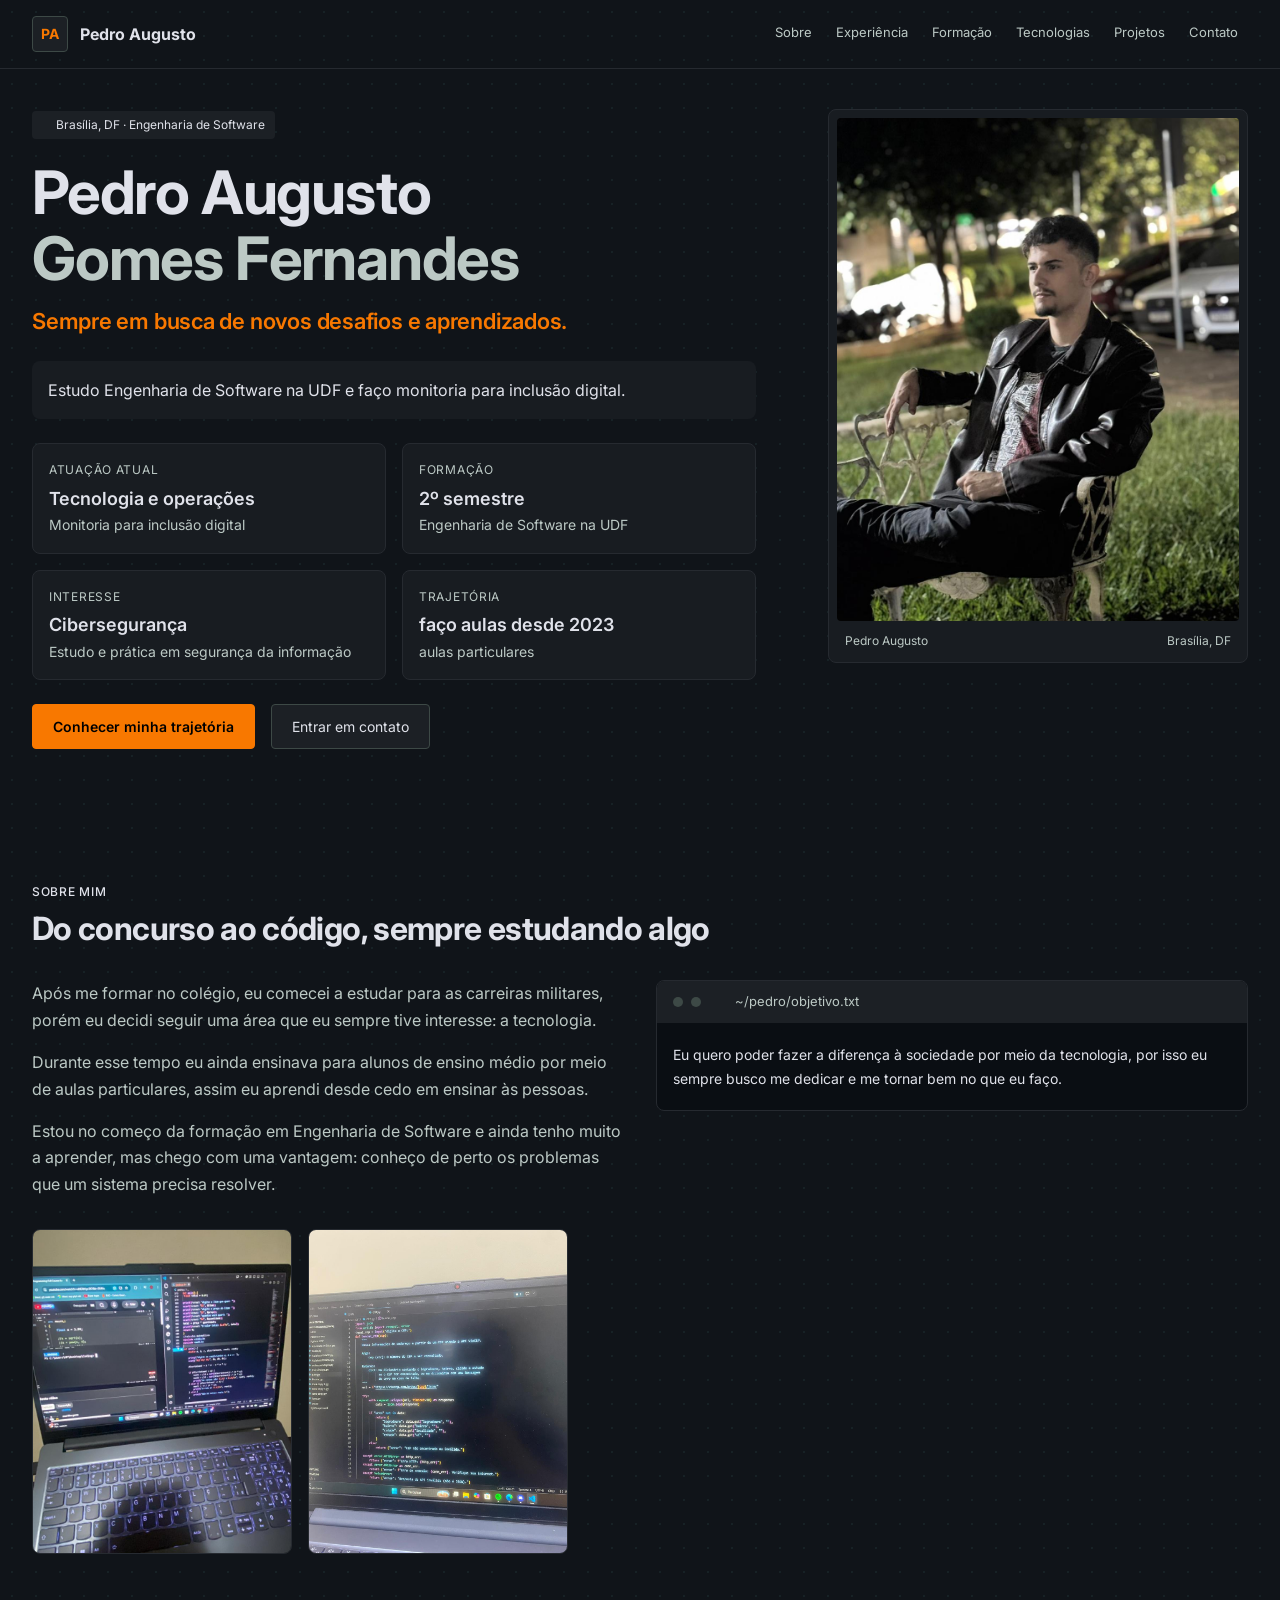
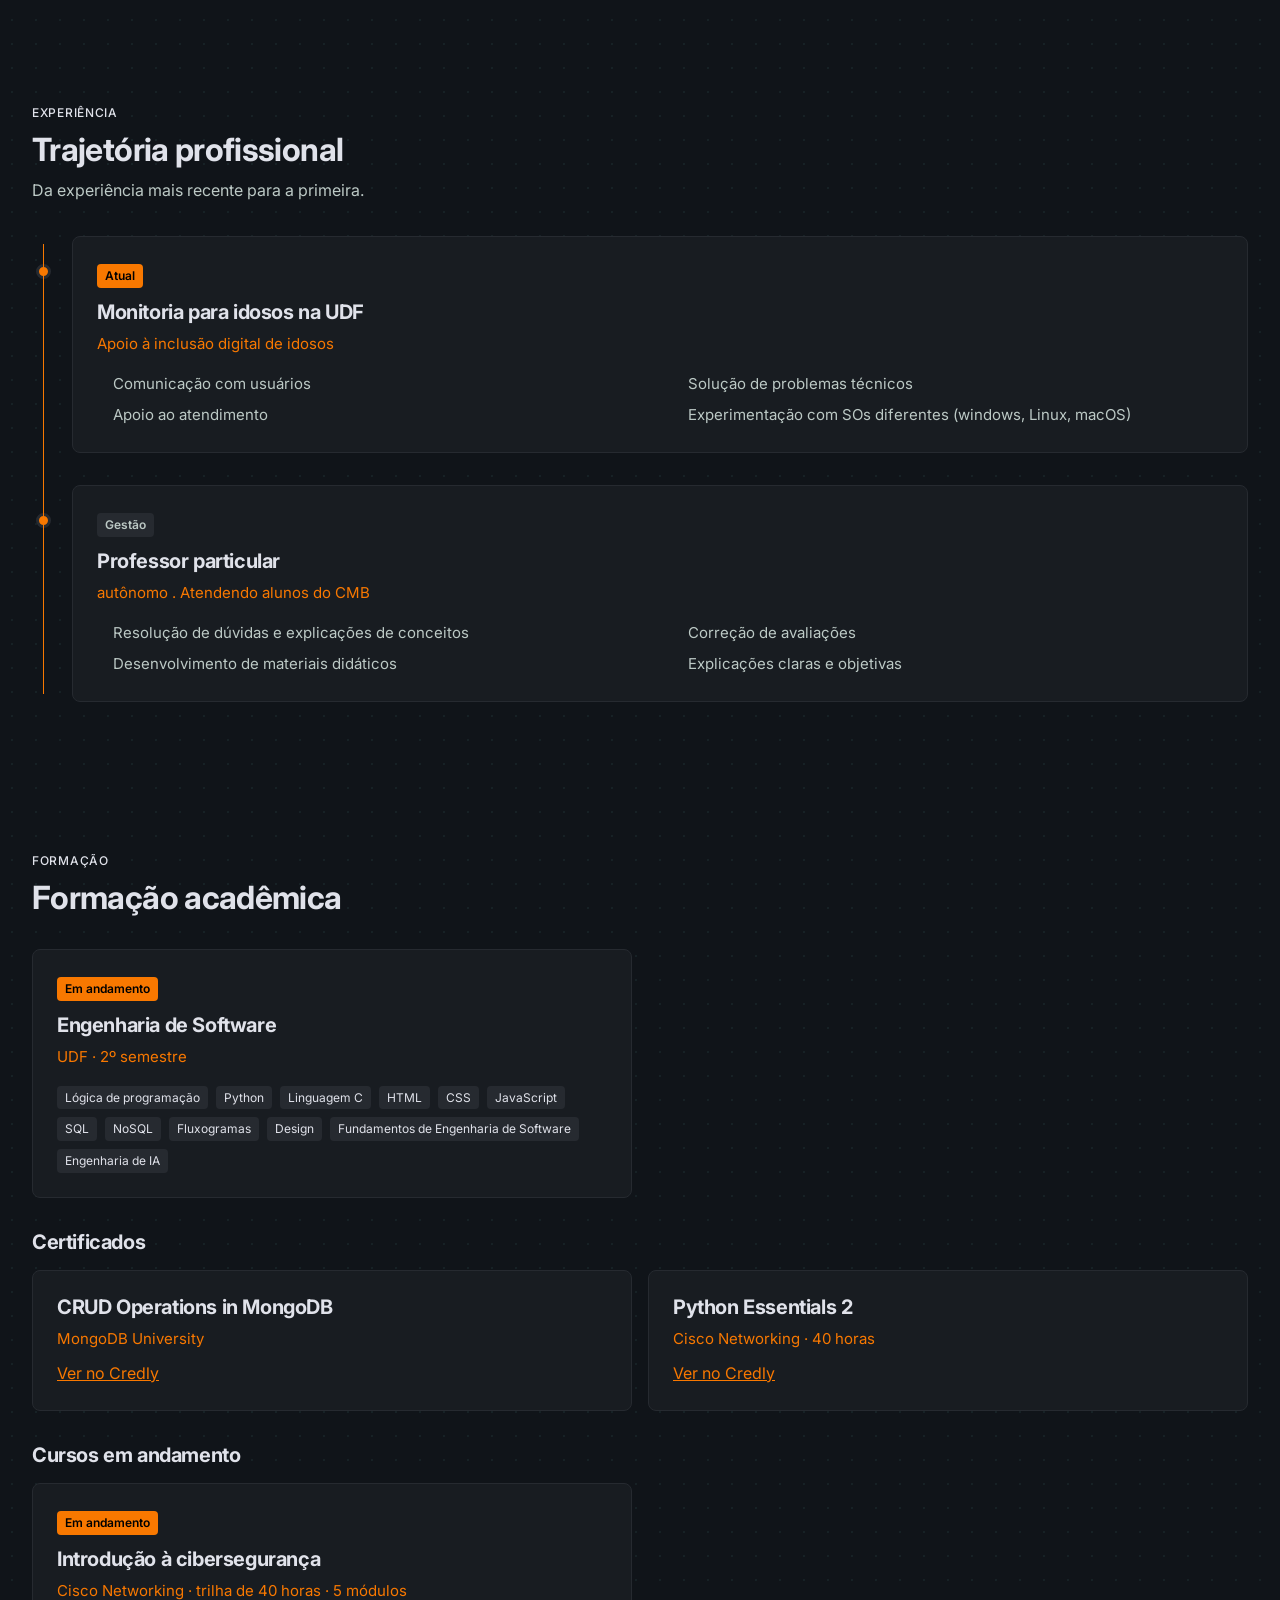
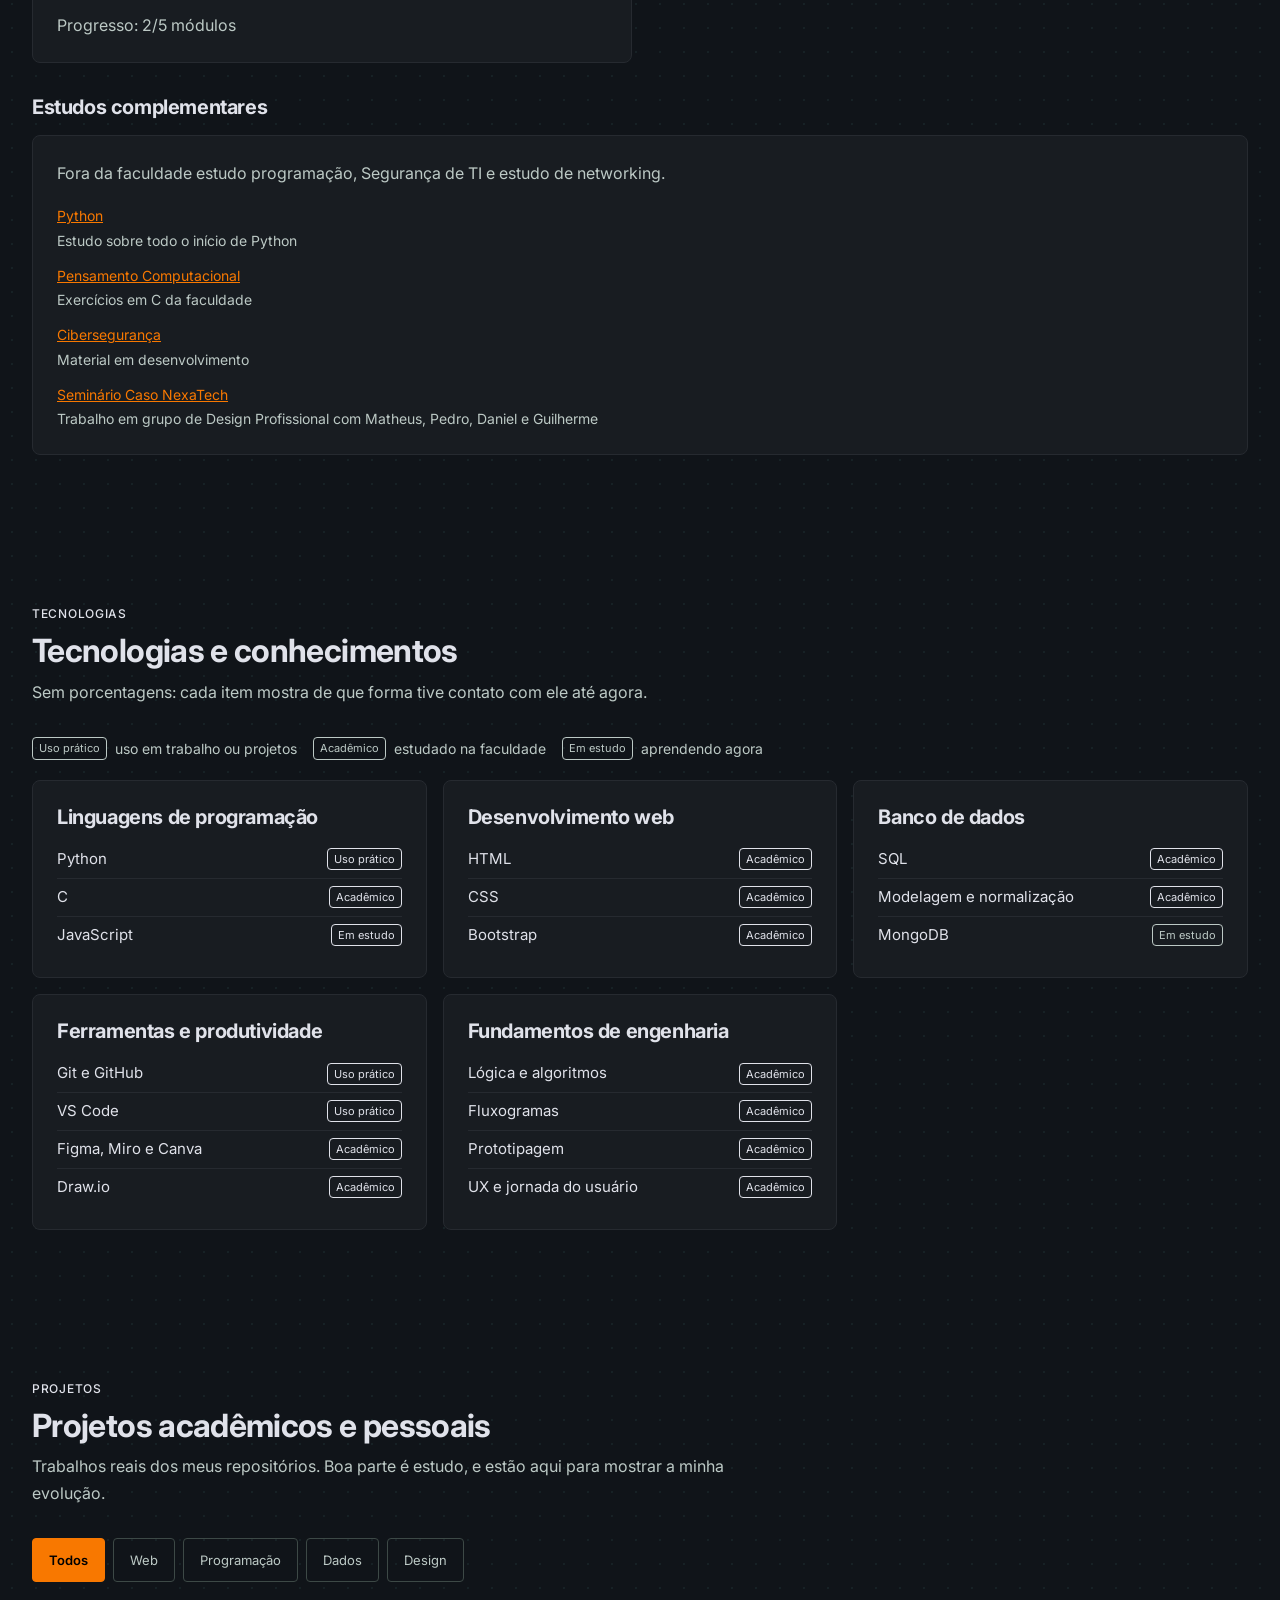
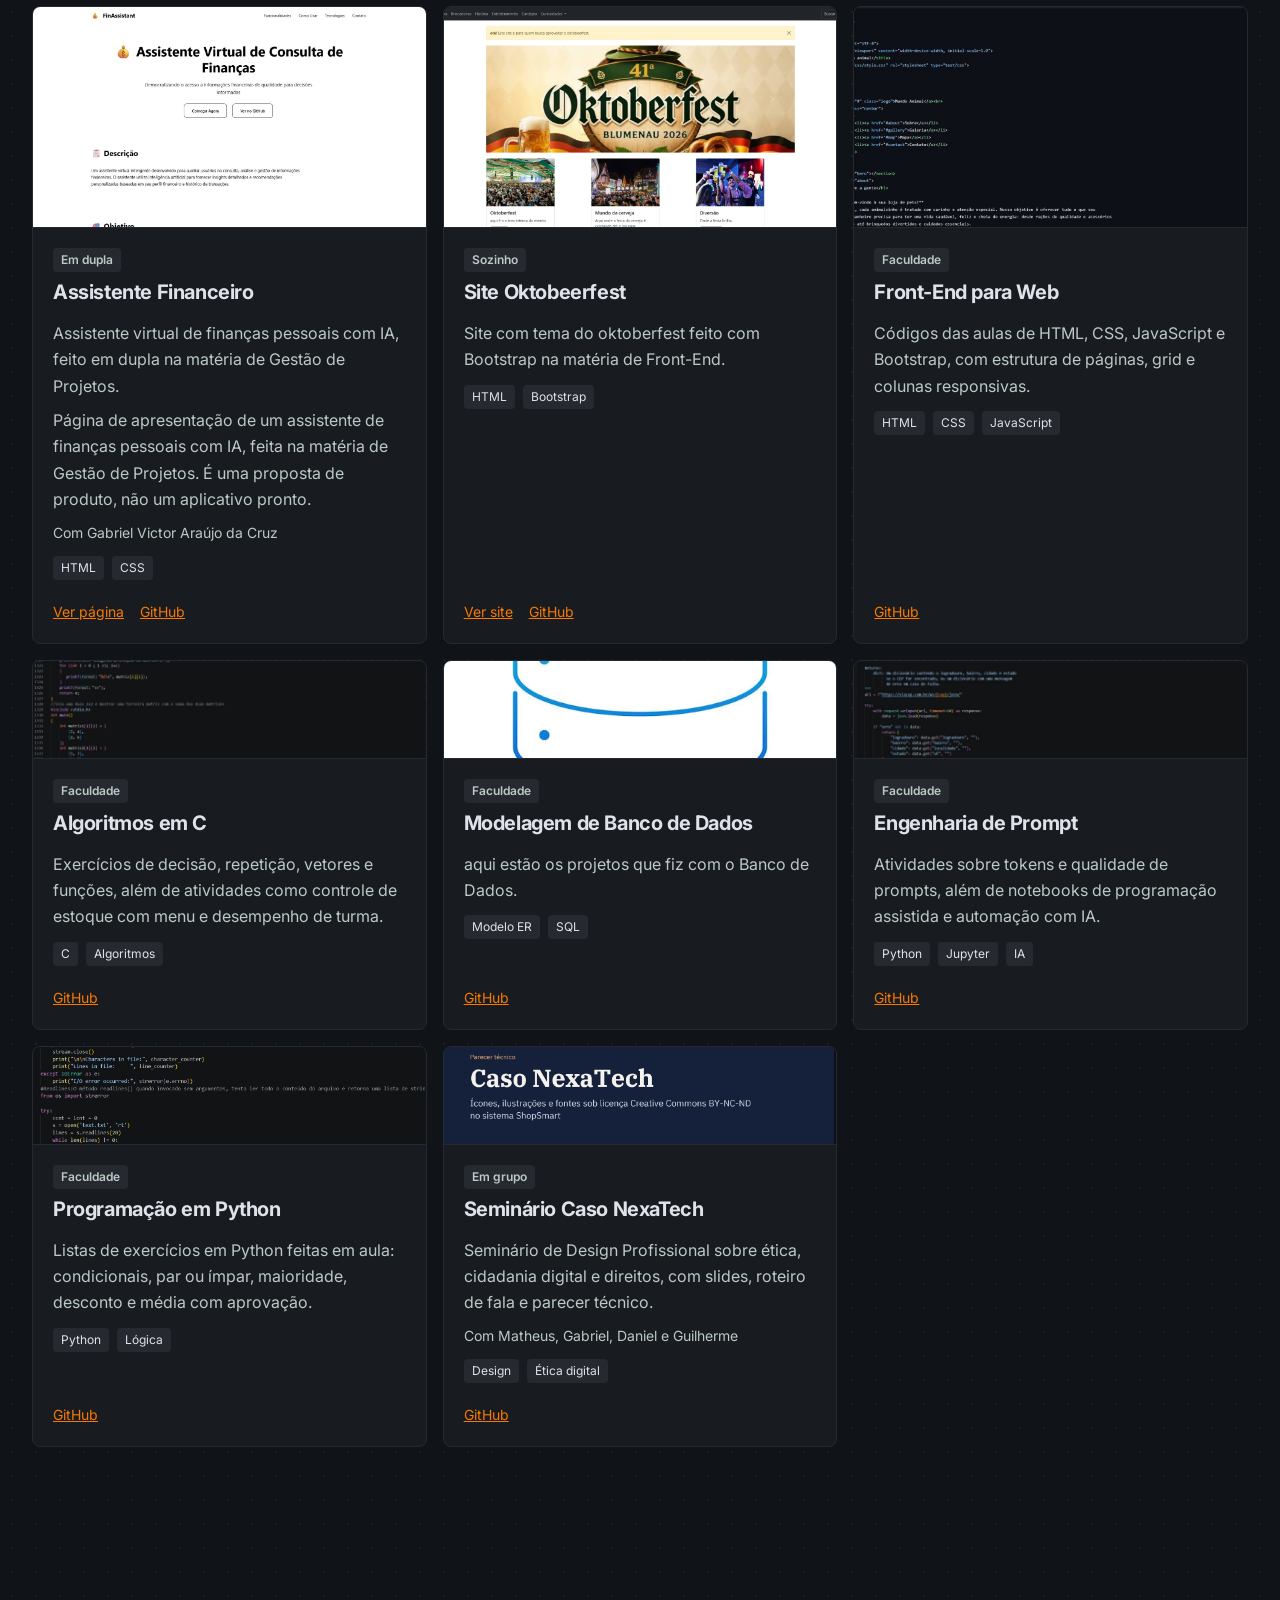
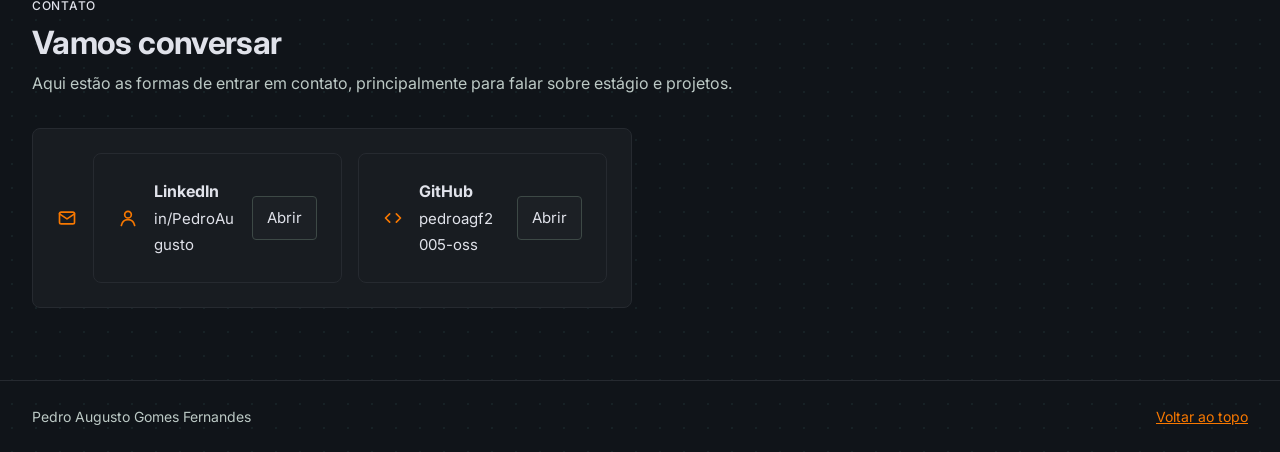
==== Index.html @ 3a3202d4 "primeira versão do portifólio" ====
<!DOCTYPE html>
<html lang="pt-BR">
<head>
  <meta charset="utf-8">
  <meta name="viewport" content="width=device-width, initial-scale=1">
  <title>Pedro Augusto | Engenharia de Software, Cybersecurity</title>
  <meta name="description" content="Portfólio de Pedro Augusto: estudante de Engenharia de Software na UDF, com experiência em atendimento, gestão e operações, conectando tecnologia e inteligência artificial a problemas reais.">
  <link rel="canonical" href="https://pedroagf2005-oss.github.io/portfolio-pedro/pt-BR/index.html">
  <link rel="alternate" hreflang="pt-BR" href="https://pedroagf2005-oss.github.io/portfolio-pedro/pt-BR/index.html">
  <link rel="alternate" hreflang="en" href="https://pedroagf2005-oss.github.io/portfolio-pedro/en/index.html">
  <meta property="og:type" content="website">
  <meta property="og:locale" content="pt_BR">
  <meta property="og:title" content="Pedro Augusto">
  <meta property="og:description" content="Conectando tecnologia, operações e inteligência artificial para construir soluções mais inteligentes.">
  <meta property="og:url" content="https://pedroagf2005-oss.github.io/portfolio-pedro/pt-BR/index.html">
  <meta property="og:image" content="https://pedroagf2005-oss.github.io/portfolio-pedro/assets/img/og-pt.jpg"><meta property="og:image:width" content="1200"><meta property="og:image:height" content="630"><meta name="twitter:card" content="summary_large_image">
  <meta name="theme-color" content="#101419">
  <link rel="icon" href="IMG/favicon2.0.jpeg" type="image/svg+xml">
  <link rel="apple-touch-icon" href="IMG/apple-touch-icon.png">
  <script>try{if(localStorage.getItem("tema")==="claro")document.documentElement.dataset.theme="light"}catch(e){}</script>
  <link rel="preconnect" href="https://fonts.googleapis.com">
  <link rel="preconnect" href="https://fonts.gstatic.com" crossorigin>
  <link rel="stylesheet" href="https://fonts.googleapis.com/css2?family=Inter:wght@400;500;600&family=JetBrains+Mono:wght@400;500;600&family=Manrope:wght@600;700&display=swap">
  <link rel="stylesheet" href="../assets/css/style.css?v=7">
  <script src="../assets/js/main.js?v=7" defer></script>
</head>
<body>
  <svg class="icons" aria-hidden="true">
    <symbol id="i-menu" viewBox="0 0 24 24"><path d="M4 6h16M4 12h16M4 18h16"/></symbol>
    <symbol id="i-mail" viewBox="0 0 24 24"><rect x="3" y="5" width="18" height="14" rx="2"/><path d="m3 7 9 6 9-6"/></symbol>
    <symbol id="i-chat" viewBox="0 0 24 24"><path d="M21 12a8 8 0 0 1-11.8 7L4 20l1-5A8 8 0 1 1 21 12z"/></symbol>
    <symbol id="i-code" viewBox="0 0 24 24"><path d="m8 7-5 5 5 5M16 7l5 5-5 5"/></symbol>
    <symbol id="i-user" viewBox="0 0 24 24"><circle cx="12" cy="8" r="4"/><path d="M4 21c1-5 4-7 8-7s7 2 8 7"/></symbol>
    <symbol id="i-text" viewBox="0 0 24 24"><path d="M5 4h14v16H5zM9 9h6M9 13h6"/></symbol>
  </svg>

  <a class="skip-link" href="#conteudo">Pular para o conteúdo</a>

  <header class="header">
    <div class="container header-inner">
      <a class="brand" href="#inicio">
        <span class="brand-mark" aria-hidden="true">PA</span>
        <span class="brand-name">Pedro Augusto</span>
      </a>
      <nav class="nav" id="menu" aria-label="Principal">
        <ul>
          <li><a href="#sobre">Sobre</a></li>
          <li><a href="#experiencia">Experiência</a></li>
          <li><a href="#formacao">Formação</a></li>
          <li><a href="#tecnologias">Tecnologias</a></li>
          <li><a href="#projetos">Projetos</a></li>
          <li><a href="#contato">Contato</a></li>
        </ul>
      </nav>
      <button class="menu-button" type="button" aria-expanded="false" aria-controls="menu" aria-label="Abrir menu">
        <svg class="icon" aria-hidden="true"><use href="#i-menu"/></svg>
      </button>
    </div>
  </header>

  <main id="conteudo">
    <section class="container hero" id="inicio">
      <div>
        <p class="badge">Brasília, DF · Engenharia de Software</p>
        <h1>Pedro Augusto <span>Gomes Fernandes</span></h1>
        <p class="tagline">Sempre em busca de novos desafios e aprendizados.</p>
        <p class="intro">Estudo Engenharia de Software na UDF e faço monitoria para inclusão digital.</p>
        <ul class="facts">
          <li class="card fact"><small>Atuação atual</small><strong>Tecnologia e operações</strong><span>Monitoria para inclusão digital</span></li>
          <li class="card fact"><small>Formação</small><strong>2º semestre</strong><span>Engenharia de Software na UDF</span></li>
          <li class="card fact"><small>Interesse</small><strong>Cibersegurança</strong><span>Estudo e prática em segurança da informação</span></li>
          <li class="card fact"><small>Trajetória</small><strong>faço aulas desde 2023</strong><span>aulas particulares</span></li>
        </ul>
        <div class="actions">
          <a class="button primary" href="#experiencia">Conhecer minha trajetória</a>
          <a class="button" href="#contato">Entrar em contato</a>
        </div>
      </div>
      <figure class="photo-card">
        <img src="IMG/Pedro.jpeg" width="720" height="990" alt="Foto de Pedro Augusto, de jaqueta, sorrindo e olhando ao além.">
        <figcaption><span>Pedro Augusto</span><span>Brasília, DF</span></figcaption>
      </figure>
    </section>

    <section class="section container" id="sobre">
      <div class="section-head">
        <span class="label">Sobre mim</span>
        <h2>Do concurso ao código, sempre estudando algo</h2>
      </div>
      <div class="about">
        <div class="about-text">
          <p>Após me formar no colégio, eu comecei a estudar para as carreiras militares, porém eu decidi seguir uma área que eu sempre tive interesse: a tecnologia.</p>
          <p>Durante esse tempo eu ainda ensinava para alunos de ensino médio por meio de aulas particulares, assim eu aprendi desde cedo em ensinar às pessoas.</p>
          <p>Estou no começo da formação em Engenharia de Software e ainda tenho muito a aprender, mas chego com uma vantagem: conheço de perto os problemas que um sistema precisa resolver.</p>
        </div>
        <div class="terminal">
          <div class="terminal-bar"><i></i><i></i><i></i><span>~/pedro/objetivo.txt</span></div>
          <blockquote>Eu quero poder fazer a diferença à sociedade por meio da tecnologia, por isso eu sempre busco me dedicar e me tornar bem no que eu faço.</blockquote>
        </div>
      </div>
      <div class="gallery">
        <img src="IMG/código.jpeg" width="640" height="800" loading="lazy" alt="código de fundo.">
        <img src="IMG/código2.jpeg" width="640" height="800" loading="lazy" alt="mais outra foto de código.">
      </div>
    </section>

    <section class="section container" id="experiencia">
      <div class="section-head">
        <span class="label">Experiência</span>
        <h2>Trajetória profissional</h2>
        <p>Da experiência mais recente para a primeira.</p>
      </div>
      <ol class="timeline">
        <li>
          <article class="card job">
            <span class="chip">Atual</span>
            <h3>Monitoria para idosos na UDF</h3>
            <p class="role">Apoio à inclusão digital de idosos</p>
            <ul class="checks">
              <li>Comunicação com usuários</li>
              <li>Solução de problemas técnicos</li>
              <li>Apoio ao atendimento</li>
              <li>Experimentação com SOs diferentes (windows, Linux, macOS)</li>
            </ul>
          </article>
        </li>
        <li>
          <article class="card job">
            <span class="chip quiet">Gestão</span>
            <h3>Professor particular</h3>
            <p class="role">autônomo . Atendendo alunos do CMB</p>
            <ul class="checks">
              <li>Resolução de dúvidas e explicações de conceitos</li>
              <li>Correção de avaliações</li>
              <li>Desenvolvimento de materiais didáticos</li>
              <li>Explicações claras e objetivas</li>
            </ul>
          </article>
        </li>
    </section>
    <section class="section container" id="formacao">
      <div class="section-head">
        <span class="label">Formação</span>
        <h2>Formação acadêmica</h2>
      </div>
      <div class="grid-2">
        <article class="card study">
          <span class="chip">Em andamento</span>
          <h3>Engenharia de Software</h3>
          <p>UDF · 2º semestre</p>
          <div class="subject-list">
            <span class="tag">Lógica de programação</span>
            <span class="tag">Python</span>
            <span class="tag">Linguagem C</span>
            <span class="tag">HTML</span>
            <span class="tag">CSS</span>
            <span class="tag">JavaScript</span>
            <span class="tag">SQL</span>
            <span class="tag">NoSQL</span>
            <span class="tag">Fluxogramas</span>
            <span class="tag">Design</span>
            <span class="tag">Fundamentos de Engenharia de Software</span>
            <span class="tag">Engenharia de IA</span>
          </div>
        </article>
      </div>
      <h3 class="sub-title">Certificados</h3>
      <div class="grid-2">
        <article class="card study">
          <h3>CRUD Operations in MongoDB</h3>
          <p>MongoDB University</p>
          <p><a href="https://www.credly.com/badges/1a70566f-a151-4005-9263-0cdf1c349d8b" target="_blank" rel="noopener">Ver no Credly</a></p>
        </article>
        <article class="card study">
          <h3>Python Essentials 2 </h3>
          <p>Cisco Networking · 40 horas</p>
          <p><a href="https://www.credly.com/badges/eeb9bb77-f319-499d-a34b-9b0e081bb438" target="_blank" rel="noopener">Ver no Credly</a></p>
        </article>
      </div>
      <h3 class="sub-title">Cursos em andamento</h3>
      <div class="grid-2">
        <article class="card study">
          <span class="chip">Em andamento</span>
          <h3>Introdução à cibersegurança</h3>
          <p>Cisco Networking · trilha de 40 horas · 5 módulos</p>
          <p>Progresso: 2/5 módulos</p>
        </article>
      </div>
      <h3 class="sub-title">Estudos complementares</h3>
      <div class="card">
        <p>Fora da faculdade estudo programação, Segurança de TI e estudo de networking.</p>
        <ul class="link-list">
          <li><a href="https://github.com/pedroagf2005-oss/Programa-o_Python" target="_blank" rel="noopener">Python</a><span>Estudo sobre todo o início de Python</span></li>
          <li><a href="https://github.com/pedroagf2005-oss/Linguagem_C" target="_blank" rel="noopener">Pensamento Computacional</a><span>Exercícios em C da faculdade</span></li>
          <li><a href="https://github.com/pedroagf2005-oss/Cybersecurity_cisco" target="_blank" rel="noopener">Cibersegurança</a><span>Material em desenvolvimento</span></li>
          <li><a href="https://github.com/pedroagf2005-oss/Projeto_Design_Profissional" target="_blank" rel="noopener">Seminário Caso NexaTech</a><span>Trabalho em grupo de Design Profissional com Matheus, Pedro, Daniel e Guilherme</span></li>
        </ul>
      </div>
    </section>

    <section class="section container" id="tecnologias">
      <div class="section-head">
        <span class="label">Tecnologias</span>
        <h2>Tecnologias e conhecimentos</h2>
        <p>Sem porcentagens: cada item mostra de que forma tive contato com ele até agora.</p>
      </div>
      <ul class="legend">
        <li><span class="level use">Uso prático</span> uso em trabalho ou projetos</li>
        <li><span class="level academic">Acadêmico</span> estudado na faculdade</li>
        <li><span class="level study">Em estudo</span> aprendendo agora</li>
      </ul>
      <div class="grid-3">
        <article class="card">
          <h3>Linguagens de programação</h3>
          <ul class="skills">
            <li>Python <span class="level use">Uso prático</span></li>
            <li>C <span class="level academic">Acadêmico</span></li>
            <li>JavaScript <span class="level academic">Em estudo</span></li>
          </ul>
        </article>
        <article class="card">
          <h3>Desenvolvimento web</h3>
          <ul class="skills">
            <li>HTML <span class="level academic">Acadêmico</span></li>
            <li>CSS <span class="level academic">Acadêmico</span></li>
            <li>Bootstrap <span class="level academic">Acadêmico</span></li>
          </ul>
        </article>
        <article class="card">
          <h3>Banco de dados</h3>
          <ul class="skills">
            <li>SQL <span class="level academic">Acadêmico</span></li>
            <li>Modelagem e normalização <span class="level academic">Acadêmico</span></li>
            <li>MongoDB <span class="level study">Em estudo</span></li>
          </ul>
        </article>
        <article class="card">
          <h3>Ferramentas e produtividade</h3>
          <ul class="skills">
            <li>Git e GitHub <span class="level use">Uso prático</span></li>
            <li>VS Code <span class="level use">Uso prático</span></li>
            <li>Figma, Miro e Canva <span class="level academic">Acadêmico</span></li>
            <li>Draw.io <span class="level academic">Acadêmico</span></li>
          </ul>
        </article>
        <article class="card">
          <h3>Fundamentos de engenharia</h3>
          <ul class="skills">
            <li>Lógica e algoritmos <span class="level academic">Acadêmico</span></li>
            <li>Fluxogramas <span class="level academic">Acadêmico</span></li>
            <li>Prototipagem <span class="level academic">Acadêmico</span></li>
            <li>UX e jornada do usuário <span class="level academic">Acadêmico</span></li>
          </ul>
        </article>
      </div>
    </section>

    <section class="section container" id="projetos">
      <div class="section-head">
        <span class="label">Projetos</span>
        <h2>Projetos acadêmicos e pessoais</h2>
        <p>Trabalhos reais dos meus repositórios. Boa parte é estudo, e estão aqui para mostrar a minha evolução.</p>
      </div>
      <div class="filters" role="group" aria-label="Filtrar projetos">
        <button type="button" data-filter="all" aria-pressed="true">Todos</button>
        <button type="button" data-filter="web" aria-pressed="false">Web</button>
        <button type="button" data-filter="code" aria-pressed="false">Programação</button>
        <button type="button" data-filter="data" aria-pressed="false">Dados</button>
        <button type="button" data-filter="design" aria-pressed="false">Design</button>
      </div>
      <div class="grid-3">
        <article class="card project" data-category="web">
          <img src="IMG/Financias.jpeg" width="800" height="500" loading="lazy" alt="Página inicial do Assistente Virtual de Consulta de Finanças.">
          <div class="project-body">
            <span class="chip quiet">Em dupla</span>
            <h3>Assistente Financeiro</h3>
            <p>Assistente virtual de finanças pessoais com IA, feito em dupla na matéria de Gestão de Projetos.</p>
            <p>Página de apresentação de um assistente de finanças pessoais com IA, feita na matéria de Gestão de Projetos. É uma proposta de produto, não um aplicativo pronto.</p>
            <p class="credit">Com Gabriel Victor Araújo da Cruz</p>
            <div class="subject-list"><span class="tag">HTML</span><span class="tag">CSS</span></div>
            <div class="project-links">
              <a href="https://github.com/pedroagf2005-oss/Projeto_Assistente_financeiro_GEP/blob/main/projetotech/GEP.pdf" target="_blank" rel="noopener">Ver página</a>
              <a href="https://github.com/pedroagf2005-oss/Projeto_Assistente_financeiro_GEP/tree/main/projetotech" target="_blank" rel="noopener">GitHub</a>
            </div>
          </div>
        </article>
        <article class="card project" data-category="web">
          <img src="IMG/Interface do site oktobeerfest.jpeg" width="800" height="500" loading="lazy" alt="Página inicial do Site Oktobeerfest.">
          <div class="project-body">
            <span class="chip quiet">Sozinho</span>
            <h3>Site Oktobeerfest</h3>
            <p>Site com tema do oktoberfest feito com Bootstrap na matéria de Front-End.</p>
            <div class="subject-list"><span class="tag">HTML</span><span class="tag">Bootstrap</span></div>
            <div class="project-links">
              <a href="https://github.com/pedroagf2005-oss/Aula_HTML/blob/main/Site%20oktobeerfest/Site%20oktobeerfest.pdf" target="_blank" rel="noopener">Ver site</a>
              <a href="https://github.com/pedroagf2005-oss/Aula_HTML/tree/main/Site%20oktobeerfest" target="_blank" rel="noopener">GitHub</a>
            </div>
          </div>
        </article>
        <article class="card project" data-category="web">
          <img src="IMG/HTML.jpeg" width="800" height="450" loading="lazy" alt="Exemplos de código HTML, CSS e JavaScript lado a lado.">
          <div class="project-body">
            <span class="chip quiet">Faculdade</span>
            <h3>Front-End para Web</h3>
            <p>Códigos das aulas de HTML, CSS, JavaScript e Bootstrap, com estrutura de páginas, grid e colunas responsivas.</p>
            <div class="subject-list"><span class="tag">HTML</span><span class="tag">CSS</span><span class="tag">JavaScript</span></div>
            <div class="project-links"><a href="https://github.com/pedroagf2005-oss/Aula_HTML" target="_blank" rel="noopener">GitHub</a></div>
          </div>
        </article>
        <article class="card project" data-category="code">
          <img class="banner" src="IMG/C.jpeg" width="800" height="200" loading="lazy" alt="Símbolo da linguagem C.">
          <div class="project-body">
            <span class="chip quiet">Faculdade</span>
            <h3>Algoritmos em C</h3>
            <p>Exercícios de decisão, repetição, vetores e funções, além de atividades como controle de estoque com menu e desempenho de turma.</p>
            <div class="subject-list"><span class="tag">C</span><span class="tag">Algoritmos</span></div>
            <div class="project-links"><a href="https://github.com/pedroagf2005-oss/Linguagem_C" target="_blank" rel="noopener">GitHub</a></div>
          </div>
        </article>
        <article class="card project" data-category="data">
          <img class="banner" src="IMG/BD.jpg" width="800" height="200" loading="lazy" alt="Duas tabelas ligadas, símbolo de modelagem de dados.">
          <div class="project-body">
            <span class="chip quiet">Faculdade</span>
            <h3>Modelagem de Banco de Dados</h3>
            <p>aqui estão os projetos que fiz com o Banco de Dados.</p>
            <div class="subject-list"><span class="tag">Modelo ER</span><span class="tag">SQL</span></div>
            <div class="project-links"><a href="https://github.com/pedroagf2005-oss/Meus_Projetos/tree/main/projetosBD" target="_blank" rel="noopener">GitHub</a></div>
          </div>
        </article>
        <article class="card project" data-category="ai">
          <img class="banner" src="IMG/CEP.jpeg" width="800" height="200" loading="lazy" alt="Janela de terminal com um prompt.">
          <div class="project-body">
            <span class="chip quiet">Faculdade</span>
            <h3>Engenharia de Prompt</h3>
            <p>Atividades sobre tokens e qualidade de prompts, além de notebooks de programação assistida e automação com IA.</p>
            <div class="subject-list"><span class="tag">Python</span><span class="tag">Jupyter</span><span class="tag">IA</span></div>
            <div class="project-links"><a href="https://github.com/pedroagf2005-oss/engenharia_de_prompt_aplicacoes_ai" target="_blank" rel="noopener">GitHub</a></div>
          </div>
          </article>
        <article class="card project" data-category="code">
          <img class="banner" src="IMG/Python.jpeg" width="800" height="200" loading="lazy" alt="Símbolo de Python, dois quadrados arredondados.">
          <div class="project-body">
            <span class="chip quiet">Faculdade</span>
            <h3>Programação em Python</h3>
            <p>Listas de exercícios em Python feitas em aula: condicionais, par ou ímpar, maioridade, desconto e média com aprovação.</p>
            <div class="subject-list"><span class="tag">Python</span><span class="tag">Lógica</span></div>
            <div class="project-links"><a href="https://github.com/pedroagf2005-oss/Programa-o_Python" target="_blank" rel="noopener">GitHub</a></div>
          </div>
        </article>
        <article class="card project" data-category="design">
          <img class="banner" src="IMG/NextaTech.jpeg" width="800" height="200" loading="lazy" alt="Tela de apresentação com um gráfico crescente.">
          <div class="project-body">
            <span class="chip quiet">Em grupo</span>
            <h3>Seminário Caso NexaTech</h3>
            <p>Seminário de Design Profissional sobre ética, cidadania digital e direitos, com slides, roteiro de fala e parecer técnico.</p>
            <p class="credit">Com Matheus, Gabriel, Daniel e Guilherme</p>
            <div class="subject-list"><span class="tag">Design</span><span class="tag">Ética digital</span></div>
            <div class="project-links"><a href="https://github.com/pedroagf2005-oss/Projeto_Design_Profissional/blob/main/projeto/Seminario%20-%20Caso%20NexaTech.pdf" target="_blank" rel="noopener">GitHub</a></div>
          </div>
        </article>
      </div>
    </section>

    <section class="section container" id="contato">
      <div class="section-head">
        <span class="label">Contato</span>
        <h2>Vamos conversar</h2>
        <p>Aqui estão as formas de entrar em contato, principalmente para falar sobre estágio e projetos.</p>
      </div>
      <div class="contact-list">
        <div class="card contact">
          <svg class="icon" aria-hidden="true"><use href="#i-mail"/></svg>
        <div class="card contact">
          <svg class="icon" aria-hidden="true"><use href="#i-user"/></svg>
          <div><strong>LinkedIn</strong><span>in/PedroAugusto</span></div>
          <a class="button" href="https://www.linkedin.com/in/pedro-augusto-1aa0323b7/" target="_blank" rel="noopener">Abrir</a>
        </div>
        <div class="card contact">
          <svg class="icon" aria-hidden="true"><use href="#i-code"/></svg>
          <div><strong>GitHub</strong><span>pedroagf2005-oss</span></div>
          <a class="button" href="https://github.com/pedroagf2005-oss" target="_blank" rel="noopener">Abrir</a>
        </div>
      </div>
      <p class="copy-status" role="status"></p>
    </section>
  </main>

  <footer class="footer">
    <div class="container footer-inner">
      <span>Pedro Augusto Gomes Fernandes</span>
      <a href="#inicio">Voltar ao topo</a>
    </div>
  </footer>
</body>
</html>
---- assets/css/style.css ----
:root {
  --bg: #101419;
  --bg-deep: #0a0e13;
  --surface: #181c21;
  --surface-2: #1c2025;
  --surface-3: #262a30;
  --line: #3d4946;
  --text: #e0e2ea;
  --muted: #bcc9c5;
  --primary: #f87800;
  --glow: 131, 243, 222;
  --on-primary: #000000;
  --white: #ffffff;
  --white: #f4f4f4;
  --radius: 8px;
  --body: "Inter", system-ui, sans-serif;
  --header: 68px;
}

*,
*::before,
*::after {
  box-sizing: border-box;
}

html {
  scroll-behavior: smooth;
  scroll-padding-top: calc(var(--header) + 16px);
}

body {
  margin: 0;
  background-color: var(--bg);
  background-image: radial-gradient(rgba(var(--glow), 0.06) 1px, transparent 1px);
  background-size: 24px 24px;
  color: var(--text);
  font-family: var(--body);
  font-size: 1rem;
  line-height: 1.65;
}

img {
  display: block;
  max-width: 100%;
  height: auto;
}

a {
  color: var(--primary);
}

h1,
h2,
h3 {
  margin: 0;
  font-family: var(--title);
  letter-spacing: -0.02em;
  line-height: 1.2;
}

p {
  margin: 0;
}

ul,
ol {
  margin: 0;
  padding: 0;
  list-style: none;
}

:focus-visible {
  outline: 2px solid var(--primary);
  outline-offset: 3px;
  border-radius: 4px;
}

.icons {
  display: none;
}

.icon {
  width: 20px;
  height: 20px;
  flex: none;
  fill: none;
  stroke: currentColor;
  stroke-width: 2;
  stroke-linecap: round;
  stroke-linejoin: round;
}

.skip-link {
  position: absolute;
  top: -60px;
  left: 16px;
  z-index: 20;
  padding: 8px 16px;
  background: var(--primary);
  color: var(--on-primary);
  font-weight: 600;
}

.skip-link:focus {
  top: 8px;
}

.container {
  width: min(1216px, 100% - 64px);
  margin-inline: auto;
}

.header {
  position: sticky;
  top: 0;
  z-index: 10;
  background: var(--header-bg);
  border-bottom: 1px solid var(--surface-3);
}

.header-inner {
  display: flex;
  align-items: center;
  gap: 24px;
  min-height: var(--header);
}

.brand {
  display: flex;
  align-items: center;
  gap: 12px;
  color: var(--text);
  font-family: var(--title);
  font-weight: 700;
  text-decoration: none;
  white-space: nowrap;
}

.brand-mark {
  display: grid;
  place-items: center;
  width: 36px;
  height: 36px;
  border: 1px solid var(--line);
  border-radius: 4px;
  background: var(--surface-2);
  color: var(--primary);
  font-family: var(--mono);
  font-size: 0.875rem;
}

.nav {
  margin-left: auto;
}

.nav ul {
  display: flex;
  gap: 4px;
}

.nav a {
  display: block;
  padding: 8px 10px;
  border-bottom: 2px solid transparent;
  color: var(--muted);
  font-family: var(--mono);
  font-size: 0.8125rem;
  text-decoration: none;
  transition: color 0.2s, border-color 0.2s;
}

.nav a:hover,
.nav a.active {
  color: var(--primary);
}

.nav a.active {
  border-bottom-color: var(--primary);
}

.lang {
  display: flex;
  border: 1px solid var(--line);
  border-radius: 4px;
  overflow: hidden;
}

.lang a,
.lang span {
  padding: 6px 10px;
  font-family: var(--mono);
  font-size: 0.75rem;
  line-height: 1.4;
  text-decoration: none;
}

.lang a {
  color: var(--muted);
}

.lang a:hover {
  color: var(--primary);
}

.lang span {
  background: var(--primary);
  color: var(--on-primary);
  font-weight: 700;
}

.menu-button {
  display: none;
  align-items: center;
  justify-content: center;
  width: 44px;
  height: 44px;
  border: 1px solid var(--line);
  border-radius: 4px;
  background: var(--surface-2);
  color: var(--text);
  cursor: pointer;
}

.section {
  padding-block: 72px;
}

.section-head {
  max-width: 760px;
  margin-bottom: 32px;
}

.label {
  display: inline-block;
  margin-bottom: 8px;
  color: var(--orange);
  font-family: var(--mono);
  font-size: 0.75rem;
  font-weight: 500;
  letter-spacing: 0.06em;
  text-transform: uppercase;
}

.section-head h2 {
  font-size: 2rem;
}

.section-head p {
  margin-top: 8px;
  color: var(--muted);
}

.card {
  padding: 24px;
  border: 1px solid var(--surface-3);
  border-radius: var(--radius);
  background: var(--surface);
  transition: border-color 0.2s, transform 0.2s;
}

.card h3 {
  font-size: 1.25rem;
}

.card p {
  color: var(--muted);
}

.hero {
  display: grid;
  grid-template-columns: minmax(0, 1fr) 420px;
  gap: 72px;
  padding-block: 40px 56px;
}

.badge {
  display: inline-flex;
  align-items: center;
  gap: 8px;
  padding: 4px 10px;
  border-radius: 4px;
  background: var(--surface-2);
  color: var(--orange);
  font-family: var(--mono);
  font-size: 0.75rem;
}

.badge::before {
  content: "";
  width: 6px;
  height: 6px;
  border-radius: 50%;
  background: var(--green);
}

.hero h1 {
  margin-top: 20px;
  font-size: clamp(2.5rem, 5vw, 3.75rem);
  font-weight: 700;
  line-height: 1.1;
}

.hero h1 span {
  display: block;
  color: var(--muted);
}

.tagline {
  margin-top: 16px;
  color: var(--primary);
  font-family: var(--title);
  font-size: 1.375rem;
  font-weight: 600;
  letter-spacing: -0.01em;
  line-height: 1.35;
}

.intro {
  margin-top: 24px;
  padding: 16px;
  border-radius: var(--radius);
  background: var(--surface);
  color: var(--text);
}

.facts {
  display: grid;
  grid-template-columns: repeat(2, minmax(0, 1fr));
  gap: 16px;
  margin-top: 24px;
}

.fact {
  padding: 16px;
}

.fact small {
  display: block;
  color: var(--muted);
  font-family: var(--mono);
  font-size: 0.75rem;
  letter-spacing: 0.06em;
  text-transform: uppercase;
}

.fact strong {
  display: block;
  margin-top: 4px;
  font-family: var(--title);
  font-size: 1.125rem;
  font-weight: 600;
}

.fact span {
  display: block;
  color: var(--muted);
  font-size: 0.875rem;
}

.actions {
  display: flex;
  flex-wrap: wrap;
  gap: 16px;
  margin-top: 24px;
}

.button {
  display: inline-flex;
  align-items: center;
  justify-content: center;
  gap: 8px;
  min-height: 44px;
  padding: 10px 20px;
  border: 1px solid var(--line);
  border-radius: 4px;
  background: var(--surface-2);
  color: var(--text);
  font-family: var(--mono);
  font-size: 0.875rem;
  text-decoration: none;
  cursor: pointer;
  transition: background 0.2s, border-color 0.2s, color 0.2s;
}

.button:hover {
  border-color: var(--primary);
  color: var(--primary);
}

.button.primary {
  border-color: var(--primary);
  background: var(--primary);
  color: var(--on-primary);
  font-weight: 600;
}

.button.primary:hover {
  background: var(--green);
  border-color: var(--green);
  color: var(--on-primary);
}

.photo-card {
  align-self: start;
  margin: 0;
  padding: 8px;
  border: 1px solid var(--surface-3);
  border-radius: var(--radius);
  background: var(--surface);
}

.photo-card img {
  width: 100%;
  aspect-ratio: 4 / 5;
  object-fit: cover;
  object-position: center 30%;
  border-radius: 4px;
}

.photo-card figcaption {
  display: flex;
  justify-content: space-between;
  gap: 16px;
  padding: 10px 8px 4px;
  color: var(--muted);
  font-family: var(--mono);
  font-size: 0.75rem;
}

.about {
  display: grid;
  grid-template-columns: minmax(0, 1fr) minmax(0, 1fr);
  gap: 32px;
  align-items: start;
}

.about-text p + p {
  margin-top: 16px;
}

.about-text p {
  color: var(--muted);
}

.gallery {
  display: grid;
  grid-template-columns: repeat(2, minmax(0, 260px));
  gap: 16px;
  margin-top: 32px;
}

.gallery img {
  width: 100%;
  aspect-ratio: 4 / 5;
  object-fit: cover;
  border: 1px solid var(--surface-3);
  border-radius: var(--radius);
}

.terminal {
  overflow: hidden;
  border: 1px solid var(--surface-3);
  border-radius: var(--radius);
  background: var(--bg-deep);
}

.terminal-bar {
  display: flex;
  align-items: center;
  gap: 8px;
  padding: 10px 16px;
  background: var(--surface-2);
  color: var(--muted);
  font-family: var(--mono);
  font-size: 0.8125rem;
}

.terminal-bar i {
  width: 10px;
  height: 10px;
  border-radius: 50%;
  background: var(--line);
}

.terminal-bar i:nth-child(3) {
  background: var(--green);
  margin-right: 8px;
}

.terminal blockquote {
  margin: 0;
  padding: 20px 16px;
  color: var(--green);
  font-family: var(--mono);
  font-size: 0.875rem;
  line-height: 1.7;
}

.timeline {
  position: relative;
  display: grid;
  gap: 32px;
  padding-left: 40px;
}

.timeline::before {
  content: "";
  position: absolute;
  top: 8px;
  bottom: 8px;
  left: 11px;
  width: 1px;
  background: var(--line);
}

.timeline > li {
  position: relative;
}

.timeline > li::before {
  content: "";
  position: absolute;
  top: 28px;
  left: -36px;
  width: 15px;
  height: 15px;
  border: 3px solid var(--surface-3);
  border-radius: 50%;
  background: var(--primary);
}

.chip {
  display: inline-block;
  padding: 2px 8px;
  border-radius: 4px;
  background: var(--primary);
  color: var(--on-primary);
  font-family: var(--mono);
  font-size: 0.75rem;
  font-weight: 600;
}

.chip.quiet {
  background: var(--surface-3);
  color: var(--muted);
}

.job .role {
  color: var(--primary);
  font-size: 0.9375rem;
}

.job > p:not(.role) {
  margin-top: 8px;
}

.checks {
  display: grid;
  grid-template-columns: repeat(2, minmax(0, 1fr));
  gap: 6px 24px;
  margin-top: 16px;
}

.checks li {
  position: relative;
  padding-left: 16px;
  color: var(--muted);
  font-size: 0.9375rem;
}

.checks li::before {
  content: "";
  position: absolute;
  top: 0.65em;
  left: 0;
  width: 6px;
  height: 6px;
  border-radius: 1px;
  background: var(--green);
}

.note {
  margin-top: 16px;
  padding-top: 12px;
  border-top: 1px solid var(--surface-3);
  font-size: 0.875rem;
}

.grid-2,
.grid-3 {
  display: grid;
  gap: 16px;
}

.grid-2 {
  grid-template-columns: repeat(2, minmax(0, 1fr));
}

.grid-3 {
  grid-template-columns: repeat(3, minmax(0, 1fr));
}

.subject-list {
  display: flex;
  flex-wrap: wrap;
  gap: 8px;
  margin-top: 16px;
}

.tag {
  padding: 2px 8px;
  border-radius: 4px;
  background: var(--surface-3);
  color: var(--text);
  font-family: var(--mono);
  font-size: 0.75rem;
}

.study .chip + h3,
.job .chip + h3 {
  margin-top: 12px;
}

.study h3 + p {
  margin-top: 4px;
  color: var(--primary);
  font-size: 0.9375rem;
}

.study p + p {
  margin-top: 8px;
}

.card h3 + p {
  margin-top: 8px;
}

.card > p + .link-list {
  margin-top: 16px;
}

.sub-title {
  margin: 32px 0 16px;
  font-size: 1.25rem;
}

.link-list li + li {
  margin-top: 10px;
}

.link-list span {
  display: block;
  color: var(--muted);
  font-size: 0.875rem;
}

.legend {
  display: flex;
  flex-wrap: wrap;
  gap: 16px;
  margin-bottom: 20px;
  color: var(--muted);
  font-size: 0.875rem;
}

.legend li,
.skills li {
  display: flex;
  align-items: center;
  gap: 8px;
}

.level {
  padding: 1px 6px;
  border: 1px solid currentColor;
  border-radius: 4px;
  font-family: var(--mono);
  font-size: 0.6875rem;
  white-space: nowrap;
}

.level.use {
  color: var(--green);
}

.level.academic {
  color: var(--blue);
}

.level.study {
  color: var(--muted);
}

.skills {
  margin-top: 12px;
}

.skills li {
  justify-content: space-between;
  padding-block: 6px;
  border-bottom: 1px solid var(--surface-3);
  font-size: 0.9375rem;
}

.skills li:last-child {
  border-bottom: 0;
}

.filters {
  display: flex;
  flex-wrap: wrap;
  gap: 8px;
  margin-bottom: 24px;
}

.filters button {
  min-height: 44px;
  padding: 8px 16px;
  border: 1px solid var(--line);
  border-radius: 4px;
  background: transparent;
  color: var(--muted);
  font-family: var(--mono);
  font-size: 0.8125rem;
  cursor: pointer;
  transition: color 0.2s, border-color 0.2s;
}

.filters button:hover {
  color: var(--primary);
  border-color: var(--primary);
}

.filters button[aria-pressed="true"] {
  background: var(--primary);
  border-color: var(--primary);
  color: var(--on-primary);
  font-weight: 600;
}

.project {
  display: flex;
  flex-direction: column;
  padding: 0;
  overflow: hidden;
}

.project[hidden] {
  display: none;
}

.project:hover,
.ai-card:hover {
  border-color: var(--line);
  transform: translateY(-2px);
}

.project img {
  width: 100%;
  aspect-ratio: 16 / 9;
  object-fit: cover;
  object-position: top;
  border-bottom: 1px solid var(--surface-3);
}

.project-body {
  display: flex;
  flex: 1;
  flex-direction: column;
  gap: 8px;
  padding: 20px;
}

.project-body .chip {
  align-self: flex-start;
}

.project:not(:has(img)) .project-body-x {
  justify-content: center;
}

.project:not(:has(img)) .project-links {
  margin-top: 0;
}

.project-body .subject-list {
  margin-top: 4px;
}

.project-body .credit {
  font-size: 0.875rem;
}

.project-links {
  display: flex;
  flex-wrap: wrap;
  gap: 16px;
  margin-top: auto;
  padding-top: 12px;
}

.project-links a,
.link-list a {
  font-family: var(--mono);
  font-size: 0.875rem;
}

.contact-list {
  display: grid;
  grid-template-columns: repeat(2, minmax(0, 1fr));
  gap: 16px;
}

.contact {
  display: flex;
  align-items: center;
  flex-wrap: wrap;
  gap: 16px;
}

.contact .icon {
  color: var(--primary);
}

.contact div {
  flex: 1;
  min-width: 0;
}

.contact strong {
  display: block;
  font-family: var(--title);
}

.contact div a,
.contact div span {
  overflow-wrap: anywhere;
  font-size: 0.9375rem;
}

.contact .button {
  padding: 6px 14px;
}

.copy-status {
  min-height: 1.5em;
  margin-top: 12px;
  color: var(--green);
  font-size: 0.875rem;
}

.footer {
  padding-block: 24px;
  border-top: 1px solid var(--surface-3);
  color: var(--muted);
  font-size: 0.875rem;
}

.footer-inner {
  display: flex;
  flex-wrap: wrap;
  justify-content: space-between;
  gap: 8px 24px;
}

.reveal {
  opacity: 0;
  transform: translateY(24px) scale(0.97);
  transition: opacity 0.6s ease, transform 0.6s cubic-bezier(0.2, 0.7, 0.2, 1), border-color 0.25s, box-shadow 0.25s;
  transition-delay: var(--delay, 0s), var(--delay, 0s), 0s, 0s;
}

.reveal.visible {
  opacity: 1;
  transform: none;
}

.card.visible:hover {
  transform: perspective(800px) rotateX(var(--rx, 0deg)) rotateY(var(--ry, 0deg)) translateY(-6px);
  border-color: var(--primary);
  box-shadow: 0 12px 28px rgba(var(--glow), 0.12);
  background: radial-gradient(circle at var(--mx, 50%) var(--my, 50%), rgba(var(--glow), 0.13), transparent 55%), var(--surface);
  transition-delay: 0s;
  transition-duration: 0.15s;
}

.reveal.visible .level {
  animation: level-pop 0.45s cubic-bezier(0.3, 1.6, 0.5, 1) 0.35s backwards;
}

@keyframes level-pop {
  from {
    opacity: 0;
    transform: scale(0.6);
  }
}

@media (max-width: 1120px) {
  .menu-button {
    display: inline-flex;
  }

  .header-inner {
    gap: 12px;
  }

  .lang {
    margin-left: auto;
  }

  .nav {
    display: none;
    position: absolute;
    top: 100%;
    left: 0;
    right: 0;
    margin: 0;
    padding: 8px 16px 16px;
    background: var(--bg);
    border-bottom: 1px solid var(--surface-3);
  }

  .nav.open {
    display: block;
  }

  .nav ul {
    flex-direction: column;
  }

  .nav a {
    padding: 12px 8px;
    border-bottom: 0;
    font-size: 0.9375rem;
  }

  .hero {
    grid-template-columns: minmax(0, 1fr) 320px;
    gap: 40px;
  }

  .grid-3 {
    grid-template-columns: repeat(2, minmax(0, 1fr));
  }
}

@media (max-width: 820px) {
  .container {
    width: calc(100% - 32px);
  }

  .section {
    padding-block: 48px;
  }

  .section-head h2 {
    font-size: 1.5rem;
  }

  .hero {
    grid-template-columns: minmax(0, 1fr);
    gap: 24px;
    padding-block: 24px 32px;
  }

  .photo-card {
    order: -1;
    width: min(100%, 260px);
    margin-inline: auto;
  }

  .tagline {
    font-size: 1.1875rem;
  }

  .about,
  .grid-2,
  .contact-list {
    grid-template-columns: minmax(0, 1fr);
  }

  .card {
    padding: 20px;
  }

  .project {
    padding: 0;
  }
}

@media (max-width: 560px) {
  .brand-name {
    display: none;
  }

  .facts,
  .grid-3,
  .checks {
    grid-template-columns: minmax(0, 1fr);
  }

  .actions .button {
    width: 100%;
  }

  .timeline {
    padding-left: 24px;
  }

  .timeline::before {
    left: 5px;
  }

  .timeline > li::before {
    left: -26px;
  }
}

@media (prefers-reduced-motion: reduce) {
  html {
    scroll-behavior: auto;
  }

  *,
  *::before,
  *::after {
    transition: none !important;
  }

  .reveal {
    opacity: 1;
    transform: none;
  }
}

@media (prefers-reduced-motion: no-preference) {
  .hero > div:first-child > * {
    animation: hero-in 0.7s cubic-bezier(0.2, 0.7, 0.2, 1) backwards;
  }

  .hero > div:first-child > :nth-child(2) { animation-delay: 0.1s; }
  .hero > div:first-child > :nth-child(3) { animation-delay: 0.2s; }
  .hero > div:first-child > :nth-child(4) { animation-delay: 0.3s; }
  .hero > div:first-child > :nth-child(n + 5) { animation-delay: 0.4s; }

  .hero > :not(:first-child) {
    animation: hero-in 0.9s cubic-bezier(0.2, 0.7, 0.2, 1) 0.3s backwards;
  }

  .progress {
    position: fixed;
    inset: 0 0 auto 0;
    z-index: 100;
    height: 3px;
    background: linear-gradient(90deg, var(--primary), var(--green));
    transform: scaleX(0);
    transform-origin: left;
    animation: progress linear;
    animation-timeline: scroll(root);
  }

  .button {
    transition: transform 0.2s, background 0.2s, border-color 0.2s, color 0.2s;
  }

  .button:hover {
    transform: translateY(-2px);
  }
}

@keyframes hero-in {
  from {
    opacity: 0;
    transform: translateY(20px);
  }
}

@keyframes progress {
  to {
    transform: scaleX(1);
  }
}

@media (prefers-reduced-motion: no-preference) {
  .nav a {
    position: relative;
    border-bottom-color: transparent !important;
  }

  .nav a::after {
    content: "";
    position: absolute;
    inset: auto 10px 0;
    height: 2px;
    background: var(--primary);
    transform: scaleX(0);
    transition: transform 0.3s cubic-bezier(0.2, 0.7, 0.2, 1);
  }

  .nav a:hover::after,
  .nav a.active::after {
    transform: scaleX(1);
  }

  .typing-caret::after {
    content: "";
    display: inline-block;
    width: 2px;
    height: 1em;
    margin-left: 2px;
    vertical-align: -0.15em;
    background: var(--primary);
    animation: caret 0.8s steps(1) infinite;
  }
}

@keyframes caret {
  50% {
    opacity: 0;
  }
}

@supports (animation-timeline: view()) {
  @media (prefers-reduced-motion: no-preference) {
    .timeline::after {
      content: "";
      position: absolute;
      top: 8px;
      bottom: 8px;
      left: 11px;
      width: 1px;
      background: var(--primary);
      transform-origin: top;
      animation: draw linear both;
      animation-timeline: view();
      animation-range: entry 20% cover 55%;
    }

    .timeline > li::before {
      animation: dot-on linear both;
      animation-timeline: view();
      animation-range: entry 40% entry 85%;
    }
  }

  @keyframes draw {
    from {
      transform: scaleY(0);
    }
  }

  @keyframes dot-on {
    from {
      background: var(--surface-3);
      transform: scale(0.6);
    }
  }
}

.project img.banner {
  aspect-ratio: 4 / 1;
  object-fit: cover;
  object-position: center;
}

.ai-card {
  position: relative;
}

.ai-card h3 {
  padding-right: 56px;
}

.card-icon {
  position: absolute;
  top: 18px;
  right: 18px;
}

@media (prefers-reduced-motion: no-preference) {
  .ic-star .f { opacity: 0; animation: ic-frame 1.2s step-end infinite; animation-delay: calc(var(--i) * 0.2s); }
  .ic-pulse rect:last-of-type { animation: ic-pulse 2s ease-in-out infinite; transform-origin: 24px 24px; }
  .ic-flap { animation: ic-flap 2.4s ease-in-out infinite; transform-origin: 8px 40px; }
  .ic-float { animation: ic-float 3s ease-in-out infinite; }
  .ic-flow .dash { stroke-dasharray: 5 5; animation: ic-dash 1s linear infinite; }
  .ic-blink .spark { animation: ic-blink 2s ease-in-out infinite; transform-origin: 24px 20px; }
  .ai-card:hover .card-icon { animation-duration: 0.8s; }
}

@keyframes ic-frame { 0% { opacity: 1; } 16.66%, 100% { opacity: 0; } }
@keyframes ic-pulse { 50% { transform: scale(1.35); } }
@keyframes ic-flap { 50% { transform: rotate(-10deg) scale(1.06); } }
@keyframes ic-float { 50% { transform: translateY(-4px) rotate(4deg); } }
@keyframes ic-dash { to { stroke-dashoffset: -10; } }
@keyframes ic-blink { 50% { transform: scale(0.5); opacity: 0.3; } }
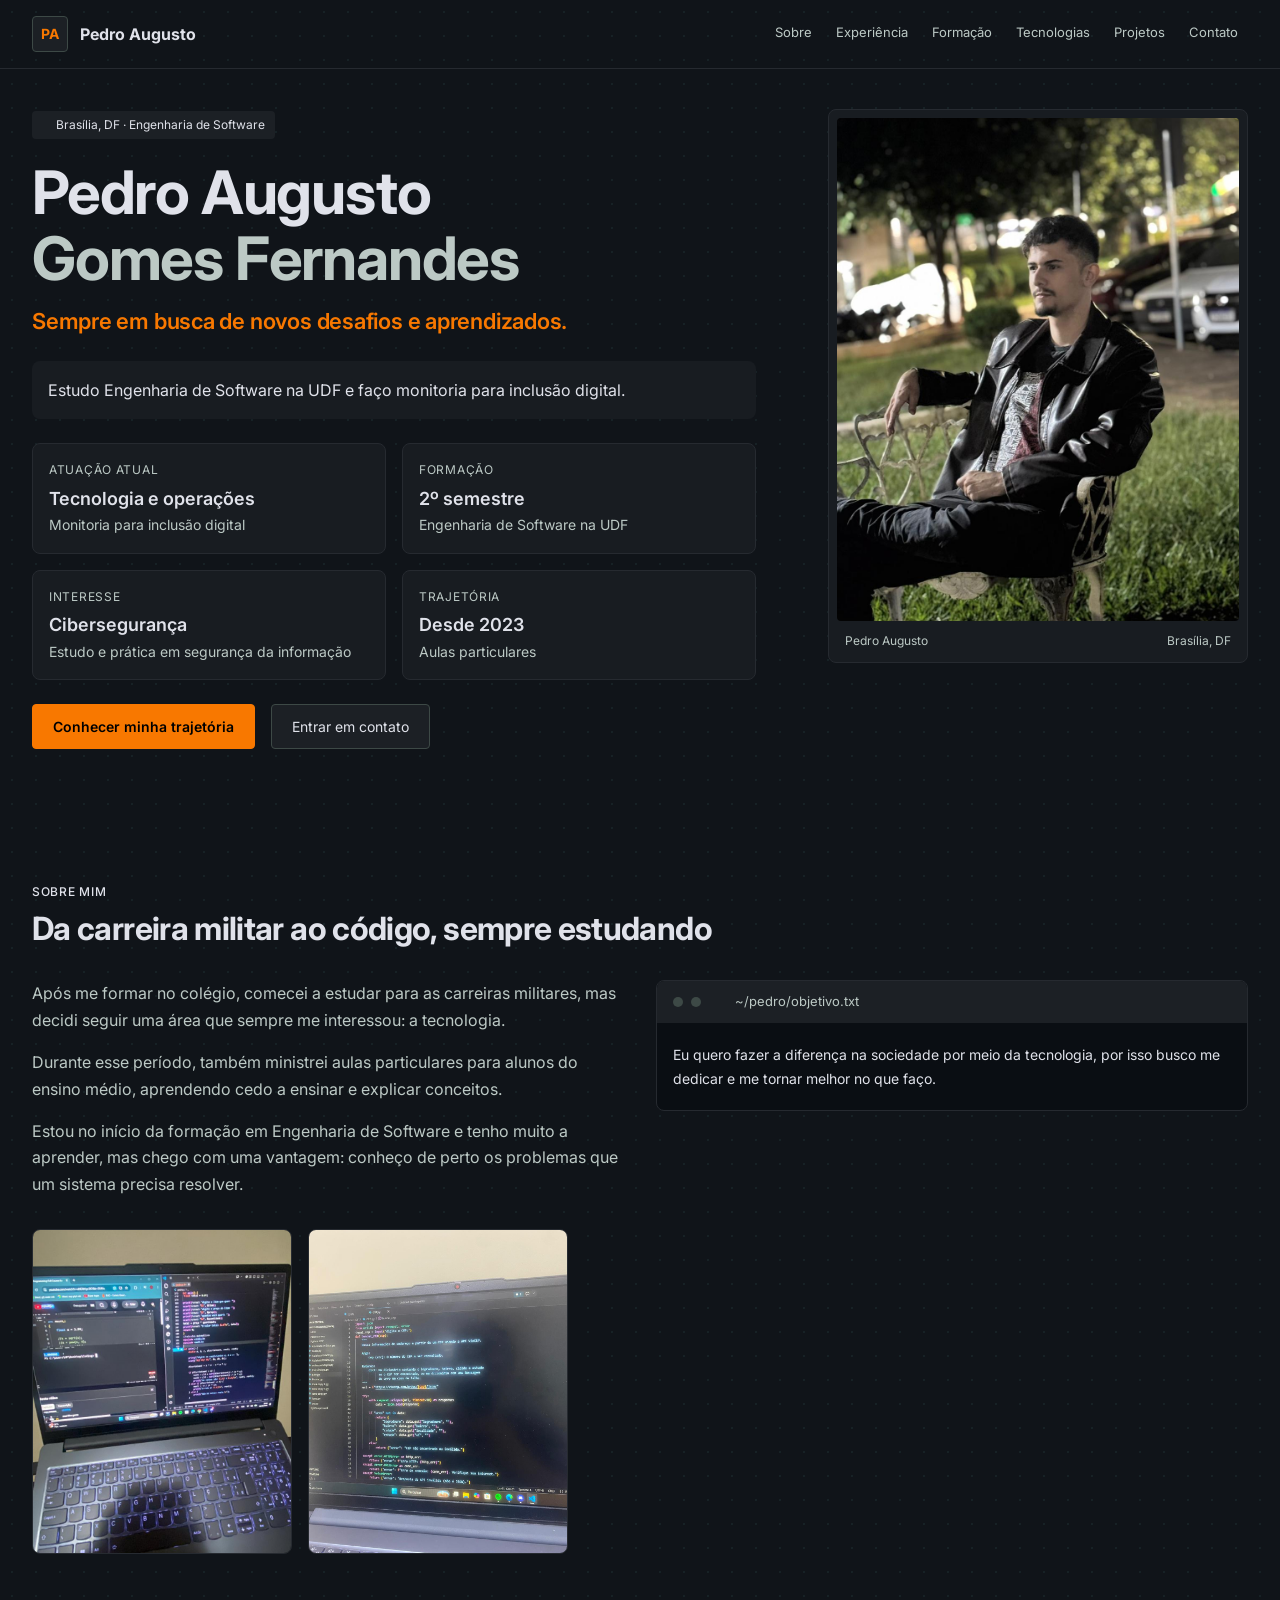
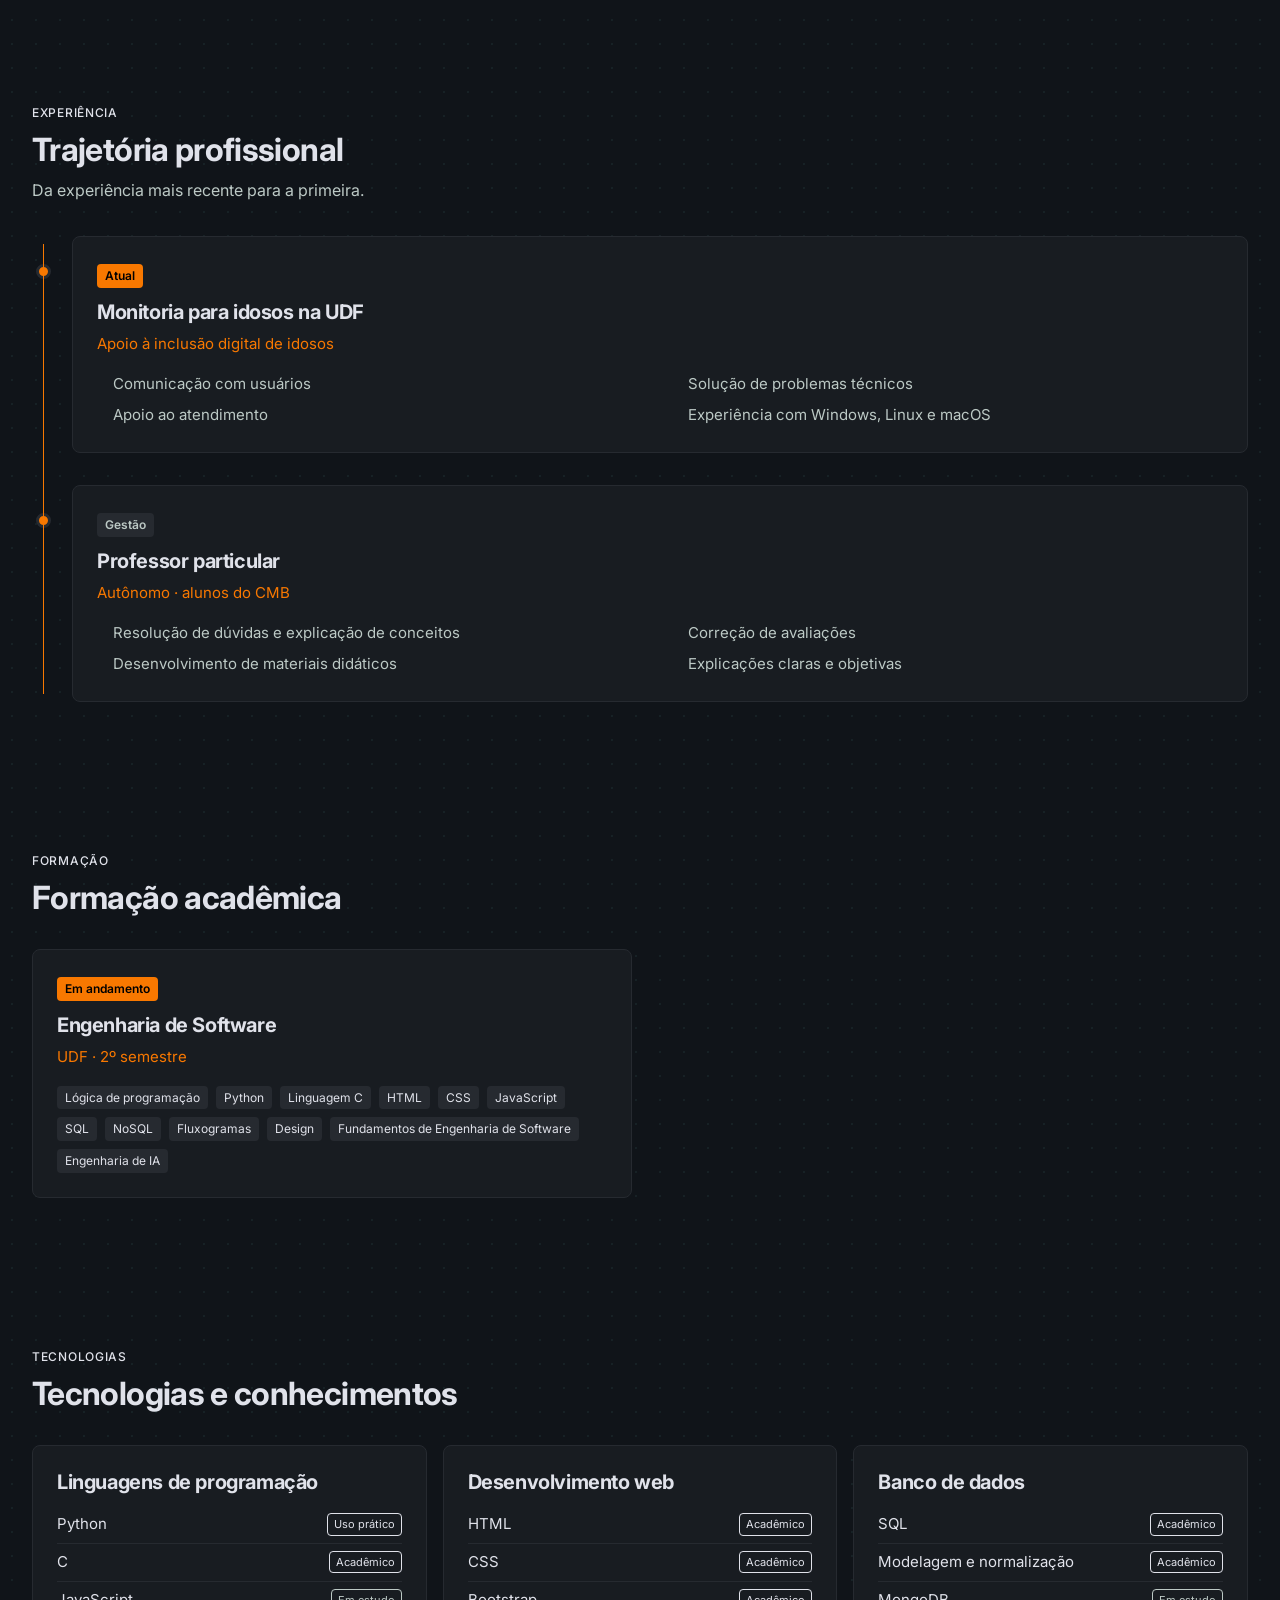
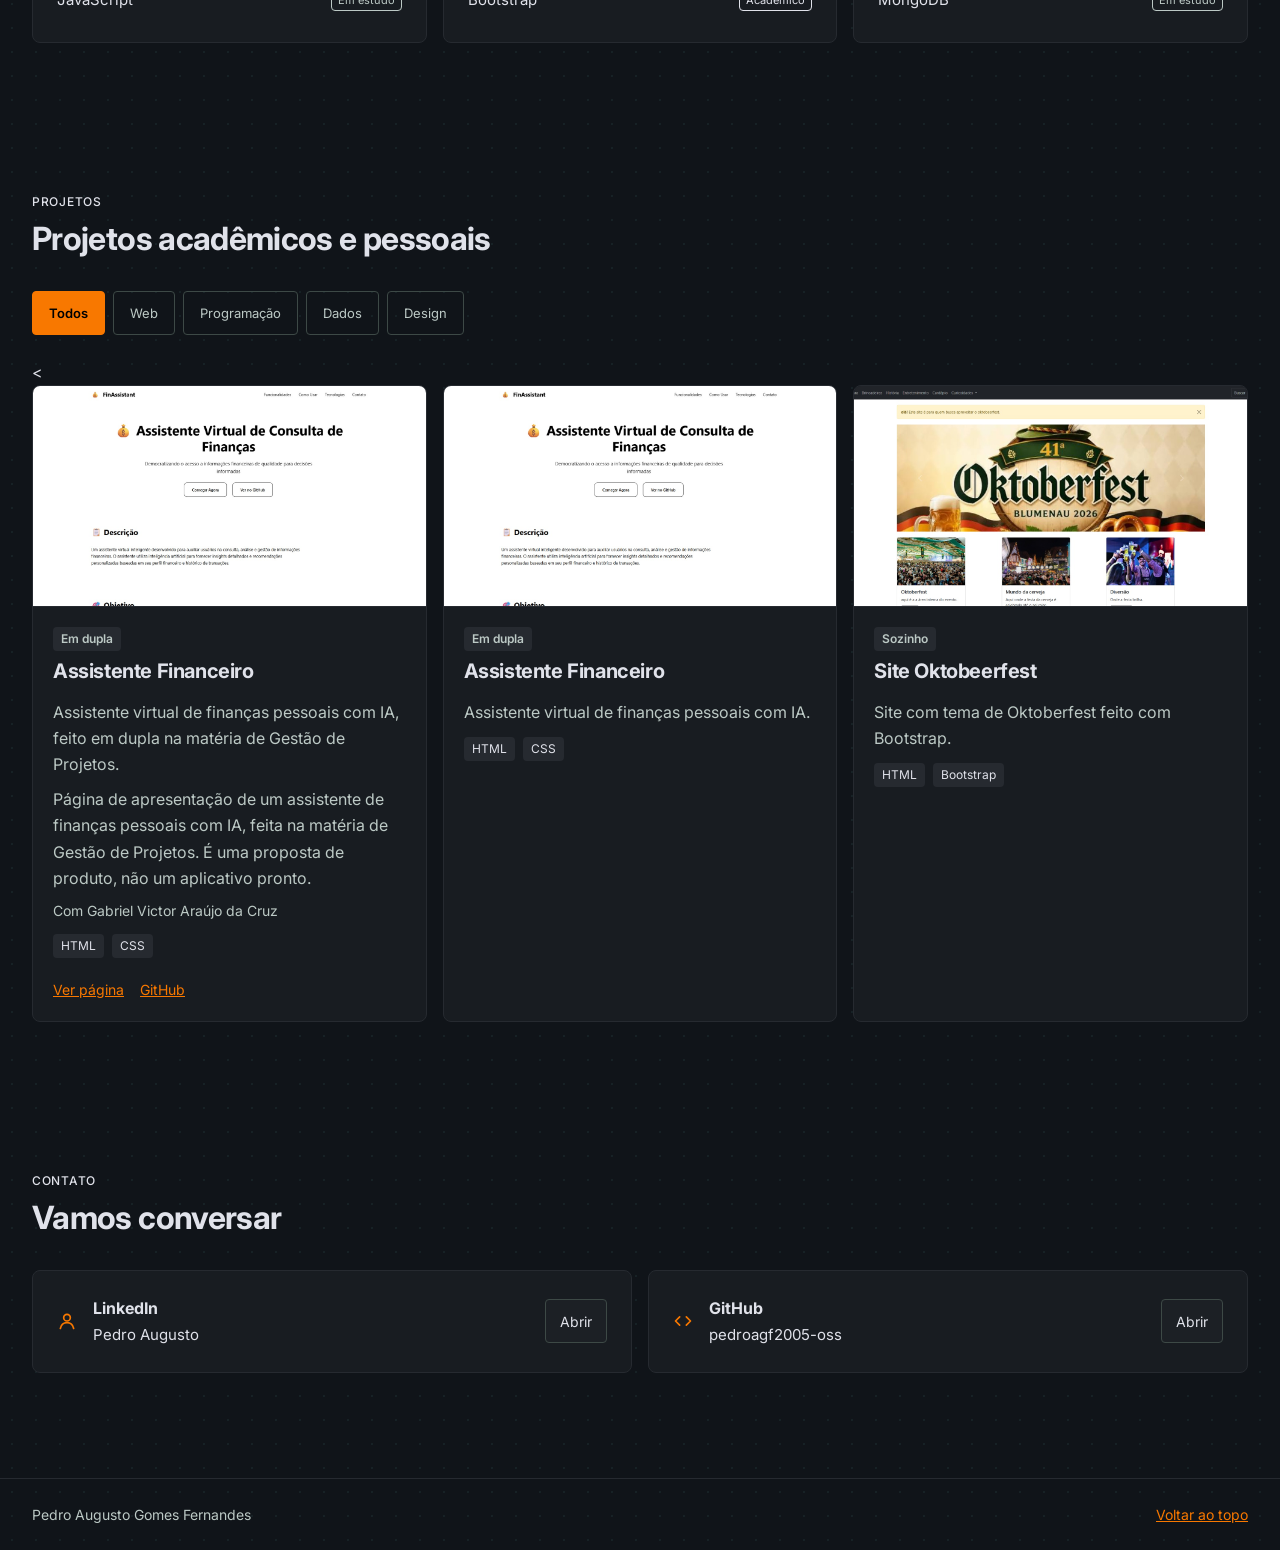
==== commit 33dad2d1: "alterei o caminho das imagens para a pasta assets, para que o site funcione corretamente no github p" ====
--- a/Index.html
+++ b/Index.html
@@ -4,25 +4,28 @@
   <meta charset="utf-8">
   <meta name="viewport" content="width=device-width, initial-scale=1">
   <title>Pedro Augusto | Engenharia de Software, Cybersecurity</title>
-  <meta name="description" content="Portfólio de Pedro Augusto: estudante de Engenharia de Software na UDF, com experiência em atendimento, gestão e operações, conectando tecnologia e inteligência artificial a problemas reais.">
-  <link rel="canonical" href="https://pedroagf2005-oss.github.io/portfolio-pedro/pt-BR/index.html">
-  <link rel="alternate" hreflang="pt-BR" href="https://pedroagf2005-oss.github.io/portfolio-pedro/pt-BR/index.html">
-  <link rel="alternate" hreflang="en" href="https://pedroagf2005-oss.github.io/portfolio-pedro/en/index.html">
+  <meta name="description" content="Portfólio de Pedro Augusto: estudante de Engenharia de Software na UDF, com experiência em atendimento, gestão e operações, conectando tecnologia e inteligência artificial.">
+  <link rel="canonical" href="https://pedroagf2005-oss.github.io/portifolio-pedro/">
   <meta property="og:type" content="website">
   <meta property="og:locale" content="pt_BR">
   <meta property="og:title" content="Pedro Augusto">
   <meta property="og:description" content="Conectando tecnologia, operações e inteligência artificial para construir soluções mais inteligentes.">
-  <meta property="og:url" content="https://pedroagf2005-oss.github.io/portfolio-pedro/pt-BR/index.html">
-  <meta property="og:image" content="https://pedroagf2005-oss.github.io/portfolio-pedro/assets/img/og-pt.jpg"><meta property="og:image:width" content="1200"><meta property="og:image:height" content="630"><meta name="twitter:card" content="summary_large_image">
+  <meta property="og:url" content="https://pedroagf2005-oss.github.io/portifolio-pedro/">
+  <meta property="og:image" content="https://pedroagf2005-oss.github.io/portifolio-pedro/assets/IMG/Pedro.jpeg">
   <meta name="theme-color" content="#101419">
-  <link rel="icon" href="IMG/favicon2.0.jpeg" type="image/svg+xml">
-  <link rel="apple-touch-icon" href="IMG/apple-touch-icon.png">
+  <link rel="icon" href="assets/IMG/favicon2.0.jpeg">
   <script>try{if(localStorage.getItem("tema")==="claro")document.documentElement.dataset.theme="light"}catch(e){}</script>
   <link rel="preconnect" href="https://fonts.googleapis.com">
   <link rel="preconnect" href="https://fonts.gstatic.com" crossorigin>
   <link rel="stylesheet" href="https://fonts.googleapis.com/css2?family=Inter:wght@400;500;600&family=JetBrains+Mono:wght@400;500;600&family=Manrope:wght@600;700&display=swap">
+
   <link rel="stylesheet" href="../assets/css/style.css?v=7">
+  <script src="../assets/css/style.css?v=7"></script>
   <script src="../assets/js/main.js?v=7" defer></script>
+
+  <link rel="stylesheet" href="assets/css/style.css?v=8">
+  <script src="assets/JS/main.js?v=8" defer></script>
+  
 </head>
 <body>
   <svg class="icons" aria-hidden="true">
@@ -69,7 +72,7 @@
           <li class="card fact"><small>Atuação atual</small><strong>Tecnologia e operações</strong><span>Monitoria para inclusão digital</span></li>
           <li class="card fact"><small>Formação</small><strong>2º semestre</strong><span>Engenharia de Software na UDF</span></li>
           <li class="card fact"><small>Interesse</small><strong>Cibersegurança</strong><span>Estudo e prática em segurança da informação</span></li>
-          <li class="card fact"><small>Trajetória</small><strong>faço aulas desde 2023</strong><span>aulas particulares</span></li>
+          <li class="card fact"><small>Trajetória</small><strong>Desde 2023</strong><span>Aulas particulares</span></li>
         </ul>
         <div class="actions">
           <a class="button primary" href="#experiencia">Conhecer minha trajetória</a>
@@ -77,7 +80,7 @@
         </div>
       </div>
       <figure class="photo-card">
-        <img src="IMG/Pedro.jpeg" width="720" height="990" alt="Foto de Pedro Augusto, de jaqueta, sorrindo e olhando ao além.">
+        <img src="assets/IMG/Pedro.jpeg" width="720" height="990" alt="Foto de Pedro Augusto, de jaqueta, sorrindo e olhando ao além.">
         <figcaption><span>Pedro Augusto</span><span>Brasília, DF</span></figcaption>
       </figure>
     </section>
@@ -85,22 +88,22 @@
     <section class="section container" id="sobre">
       <div class="section-head">
         <span class="label">Sobre mim</span>
-        <h2>Do concurso ao código, sempre estudando algo</h2>
+        <h2>Da carreira militar ao código, sempre estudando</h2>
       </div>
       <div class="about">
         <div class="about-text">
-          <p>Após me formar no colégio, eu comecei a estudar para as carreiras militares, porém eu decidi seguir uma área que eu sempre tive interesse: a tecnologia.</p>
-          <p>Durante esse tempo eu ainda ensinava para alunos de ensino médio por meio de aulas particulares, assim eu aprendi desde cedo em ensinar às pessoas.</p>
-          <p>Estou no começo da formação em Engenharia de Software e ainda tenho muito a aprender, mas chego com uma vantagem: conheço de perto os problemas que um sistema precisa resolver.</p>
+          <p>Após me formar no colégio, comecei a estudar para as carreiras militares, mas decidi seguir uma área que sempre me interessou: a tecnologia.</p>
+          <p>Durante esse período, também ministrei aulas particulares para alunos do ensino médio, aprendendo cedo a ensinar e explicar conceitos.</p>
+          <p>Estou no início da formação em Engenharia de Software e tenho muito a aprender, mas chego com uma vantagem: conheço de perto os problemas que um sistema precisa resolver.</p>
         </div>
         <div class="terminal">
           <div class="terminal-bar"><i></i><i></i><i></i><span>~/pedro/objetivo.txt</span></div>
-          <blockquote>Eu quero poder fazer a diferença à sociedade por meio da tecnologia, por isso eu sempre busco me dedicar e me tornar bem no que eu faço.</blockquote>
+          <blockquote>Eu quero fazer a diferença na sociedade por meio da tecnologia, por isso busco me dedicar e me tornar melhor no que faço.</blockquote>
         </div>
       </div>
       <div class="gallery">
-        <img src="IMG/código.jpeg" width="640" height="800" loading="lazy" alt="código de fundo.">
-        <img src="IMG/código2.jpeg" width="640" height="800" loading="lazy" alt="mais outra foto de código.">
+        <img src="assets/IMG/código.jpeg" width="640" height="800" loading="lazy" alt="Código em tela.">
+        <img src="assets/IMG/código2.jpeg" width="640" height="800" loading="lazy" alt="Mais um exemplo de código.">
       </div>
     </section>
 
@@ -120,7 +123,7 @@
               <li>Comunicação com usuários</li>
               <li>Solução de problemas técnicos</li>
               <li>Apoio ao atendimento</li>
-              <li>Experimentação com SOs diferentes (windows, Linux, macOS)</li>
+              <li>Experiência com Windows, Linux e macOS</li>
             </ul>
           </article>
         </li>
@@ -128,16 +131,18 @@
           <article class="card job">
             <span class="chip quiet">Gestão</span>
             <h3>Professor particular</h3>
-            <p class="role">autônomo . Atendendo alunos do CMB</p>
+            <p class="role">Autônomo · alunos do CMB</p>
             <ul class="checks">
-              <li>Resolução de dúvidas e explicações de conceitos</li>
+              <li>Resolução de dúvidas e explicação de conceitos</li>
               <li>Correção de avaliações</li>
               <li>Desenvolvimento de materiais didáticos</li>
               <li>Explicações claras e objetivas</li>
             </ul>
           </article>
         </li>
-    </section>
+      </ol>
+    </section>
+
     <section class="section container" id="formacao">
       <div class="section-head">
         <span class="label">Formação</span>
@@ -149,52 +154,14 @@
           <h3>Engenharia de Software</h3>
           <p>UDF · 2º semestre</p>
           <div class="subject-list">
-            <span class="tag">Lógica de programação</span>
-            <span class="tag">Python</span>
-            <span class="tag">Linguagem C</span>
-            <span class="tag">HTML</span>
-            <span class="tag">CSS</span>
-            <span class="tag">JavaScript</span>
-            <span class="tag">SQL</span>
-            <span class="tag">NoSQL</span>
-            <span class="tag">Fluxogramas</span>
-            <span class="tag">Design</span>
-            <span class="tag">Fundamentos de Engenharia de Software</span>
-            <span class="tag">Engenharia de IA</span>
+            <span class="tag">Lógica de programação</span><span class="tag">Python</span>
+            <span class="tag">Linguagem C</span><span class="tag">HTML</span>
+            <span class="tag">CSS</span><span class="tag">JavaScript</span>
+            <span class="tag">SQL</span><span class="tag">NoSQL</span>
+            <span class="tag">Fluxogramas</span><span class="tag">Design</span>
+            <span class="tag">Fundamentos de Engenharia de Software</span><span class="tag">Engenharia de IA</span>
           </div>
         </article>
-      </div>
-      <h3 class="sub-title">Certificados</h3>
-      <div class="grid-2">
-        <article class="card study">
-          <h3>CRUD Operations in MongoDB</h3>
-          <p>MongoDB University</p>
-          <p><a href="https://www.credly.com/badges/1a70566f-a151-4005-9263-0cdf1c349d8b" target="_blank" rel="noopener">Ver no Credly</a></p>
-        </article>
-        <article class="card study">
-          <h3>Python Essentials 2 </h3>
-          <p>Cisco Networking · 40 horas</p>
-          <p><a href="https://www.credly.com/badges/eeb9bb77-f319-499d-a34b-9b0e081bb438" target="_blank" rel="noopener">Ver no Credly</a></p>
-        </article>
-      </div>
-      <h3 class="sub-title">Cursos em andamento</h3>
-      <div class="grid-2">
-        <article class="card study">
-          <span class="chip">Em andamento</span>
-          <h3>Introdução à cibersegurança</h3>
-          <p>Cisco Networking · trilha de 40 horas · 5 módulos</p>
-          <p>Progresso: 2/5 módulos</p>
-        </article>
-      </div>
-      <h3 class="sub-title">Estudos complementares</h3>
-      <div class="card">
-        <p>Fora da faculdade estudo programação, Segurança de TI e estudo de networking.</p>
-        <ul class="link-list">
-          <li><a href="https://github.com/pedroagf2005-oss/Programa-o_Python" target="_blank" rel="noopener">Python</a><span>Estudo sobre todo o início de Python</span></li>
-          <li><a href="https://github.com/pedroagf2005-oss/Linguagem_C" target="_blank" rel="noopener">Pensamento Computacional</a><span>Exercícios em C da faculdade</span></li>
-          <li><a href="https://github.com/pedroagf2005-oss/Cybersecurity_cisco" target="_blank" rel="noopener">Cibersegurança</a><span>Material em desenvolvimento</span></li>
-          <li><a href="https://github.com/pedroagf2005-oss/Projeto_Design_Profissional" target="_blank" rel="noopener">Seminário Caso NexaTech</a><span>Trabalho em grupo de Design Profissional com Matheus, Pedro, Daniel e Guilherme</span></li>
-        </ul>
       </div>
     </section>
 
@@ -202,56 +169,11 @@
       <div class="section-head">
         <span class="label">Tecnologias</span>
         <h2>Tecnologias e conhecimentos</h2>
-        <p>Sem porcentagens: cada item mostra de que forma tive contato com ele até agora.</p>
-      </div>
-      <ul class="legend">
-        <li><span class="level use">Uso prático</span> uso em trabalho ou projetos</li>
-        <li><span class="level academic">Acadêmico</span> estudado na faculdade</li>
-        <li><span class="level study">Em estudo</span> aprendendo agora</li>
-      </ul>
+      </div>
       <div class="grid-3">
-        <article class="card">
-          <h3>Linguagens de programação</h3>
-          <ul class="skills">
-            <li>Python <span class="level use">Uso prático</span></li>
-            <li>C <span class="level academic">Acadêmico</span></li>
-            <li>JavaScript <span class="level academic">Em estudo</span></li>
-          </ul>
-        </article>
-        <article class="card">
-          <h3>Desenvolvimento web</h3>
-          <ul class="skills">
-            <li>HTML <span class="level academic">Acadêmico</span></li>
-            <li>CSS <span class="level academic">Acadêmico</span></li>
-            <li>Bootstrap <span class="level academic">Acadêmico</span></li>
-          </ul>
-        </article>
-        <article class="card">
-          <h3>Banco de dados</h3>
-          <ul class="skills">
-            <li>SQL <span class="level academic">Acadêmico</span></li>
-            <li>Modelagem e normalização <span class="level academic">Acadêmico</span></li>
-            <li>MongoDB <span class="level study">Em estudo</span></li>
-          </ul>
-        </article>
-        <article class="card">
-          <h3>Ferramentas e produtividade</h3>
-          <ul class="skills">
-            <li>Git e GitHub <span class="level use">Uso prático</span></li>
-            <li>VS Code <span class="level use">Uso prático</span></li>
-            <li>Figma, Miro e Canva <span class="level academic">Acadêmico</span></li>
-            <li>Draw.io <span class="level academic">Acadêmico</span></li>
-          </ul>
-        </article>
-        <article class="card">
-          <h3>Fundamentos de engenharia</h3>
-          <ul class="skills">
-            <li>Lógica e algoritmos <span class="level academic">Acadêmico</span></li>
-            <li>Fluxogramas <span class="level academic">Acadêmico</span></li>
-            <li>Prototipagem <span class="level academic">Acadêmico</span></li>
-            <li>UX e jornada do usuário <span class="level academic">Acadêmico</span></li>
-          </ul>
-        </article>
+        <article class="card"><h3>Linguagens de programação</h3><ul class="skills"><li>Python <span class="level use">Uso prático</span></li><li>C <span class="level academic">Acadêmico</span></li><li>JavaScript <span class="level study">Em estudo</span></li></ul></article>
+        <article class="card"><h3>Desenvolvimento web</h3><ul class="skills"><li>HTML <span class="level academic">Acadêmico</span></li><li>CSS <span class="level academic">Acadêmico</span></li><li>Bootstrap <span class="level academic">Acadêmico</span></li></ul></article>
+        <article class="card"><h3>Banco de dados</h3><ul class="skills"><li>SQL <span class="level academic">Acadêmico</span></li><li>Modelagem e normalização <span class="level academic">Acadêmico</span></li><li>MongoDB <span class="level study">Em estudo</span></li></ul></article>
       </div>
     </section>
 
@@ -259,7 +181,6 @@
       <div class="section-head">
         <span class="label">Projetos</span>
         <h2>Projetos acadêmicos e pessoais</h2>
-        <p>Trabalhos reais dos meus repositórios. Boa parte é estudo, e estão aqui para mostrar a minha evolução.</p>
       </div>
       <div class="filters" role="group" aria-label="Filtrar projetos">
         <button type="button" data-filter="all" aria-pressed="true">Todos</button>
@@ -268,9 +189,9 @@
         <button type="button" data-filter="data" aria-pressed="false">Dados</button>
         <button type="button" data-filter="design" aria-pressed="false">Design</button>
       </div>
-      <div class="grid-3">
+      <  <div class="grid-3">
         <article class="card project" data-category="web">
-          <img src="IMG/Financias.jpeg" width="800" height="500" loading="lazy" alt="Página inicial do Assistente Virtual de Consulta de Finanças.">
+          <img src="assets/IMG/Financias.jpeg" width="800" height="500" loading="lazy" alt="Página inicial do Assistente Virtual de Consulta de Finanças.">
           <div class="project-body">
             <span class="chip quiet">Em dupla</span>
             <h3>Assistente Financeiro</h3>
@@ -285,78 +206,12 @@
           </div>
         </article>
         <article class="card project" data-category="web">
-          <img src="IMG/Interface do site oktobeerfest.jpeg" width="800" height="500" loading="lazy" alt="Página inicial do Site Oktobeerfest.">
-          <div class="project-body">
-            <span class="chip quiet">Sozinho</span>
-            <h3>Site Oktobeerfest</h3>
-            <p>Site com tema do oktoberfest feito com Bootstrap na matéria de Front-End.</p>
-            <div class="subject-list"><span class="tag">HTML</span><span class="tag">Bootstrap</span></div>
-            <div class="project-links">
-              <a href="https://github.com/pedroagf2005-oss/Aula_HTML/blob/main/Site%20oktobeerfest/Site%20oktobeerfest.pdf" target="_blank" rel="noopener">Ver site</a>
-              <a href="https://github.com/pedroagf2005-oss/Aula_HTML/tree/main/Site%20oktobeerfest" target="_blank" rel="noopener">GitHub</a>
-            </div>
-          </div>
+          <img src="assets/IMG/Financias.jpeg" width="800" height="500" loading="lazy" alt="Assistente Virtual de Consulta de Finanças.">
+          <div class="project-body"><span class="chip quiet">Em dupla</span><h3>Assistente Financeiro</h3><p>Assistente virtual de finanças pessoais com IA.</p><div class="subject-list"><span class="tag">HTML</span><span class="tag">CSS</span></div></div>
         </article>
         <article class="card project" data-category="web">
-          <img src="IMG/HTML.jpeg" width="800" height="450" loading="lazy" alt="Exemplos de código HTML, CSS e JavaScript lado a lado.">
-          <div class="project-body">
-            <span class="chip quiet">Faculdade</span>
-            <h3>Front-End para Web</h3>
-            <p>Códigos das aulas de HTML, CSS, JavaScript e Bootstrap, com estrutura de páginas, grid e colunas responsivas.</p>
-            <div class="subject-list"><span class="tag">HTML</span><span class="tag">CSS</span><span class="tag">JavaScript</span></div>
-            <div class="project-links"><a href="https://github.com/pedroagf2005-oss/Aula_HTML" target="_blank" rel="noopener">GitHub</a></div>
-          </div>
-        </article>
-        <article class="card project" data-category="code">
-          <img class="banner" src="IMG/C.jpeg" width="800" height="200" loading="lazy" alt="Símbolo da linguagem C.">
-          <div class="project-body">
-            <span class="chip quiet">Faculdade</span>
-            <h3>Algoritmos em C</h3>
-            <p>Exercícios de decisão, repetição, vetores e funções, além de atividades como controle de estoque com menu e desempenho de turma.</p>
-            <div class="subject-list"><span class="tag">C</span><span class="tag">Algoritmos</span></div>
-            <div class="project-links"><a href="https://github.com/pedroagf2005-oss/Linguagem_C" target="_blank" rel="noopener">GitHub</a></div>
-          </div>
-        </article>
-        <article class="card project" data-category="data">
-          <img class="banner" src="IMG/BD.jpg" width="800" height="200" loading="lazy" alt="Duas tabelas ligadas, símbolo de modelagem de dados.">
-          <div class="project-body">
-            <span class="chip quiet">Faculdade</span>
-            <h3>Modelagem de Banco de Dados</h3>
-            <p>aqui estão os projetos que fiz com o Banco de Dados.</p>
-            <div class="subject-list"><span class="tag">Modelo ER</span><span class="tag">SQL</span></div>
-            <div class="project-links"><a href="https://github.com/pedroagf2005-oss/Meus_Projetos/tree/main/projetosBD" target="_blank" rel="noopener">GitHub</a></div>
-          </div>
-        </article>
-        <article class="card project" data-category="ai">
-          <img class="banner" src="IMG/CEP.jpeg" width="800" height="200" loading="lazy" alt="Janela de terminal com um prompt.">
-          <div class="project-body">
-            <span class="chip quiet">Faculdade</span>
-            <h3>Engenharia de Prompt</h3>
-            <p>Atividades sobre tokens e qualidade de prompts, além de notebooks de programação assistida e automação com IA.</p>
-            <div class="subject-list"><span class="tag">Python</span><span class="tag">Jupyter</span><span class="tag">IA</span></div>
-            <div class="project-links"><a href="https://github.com/pedroagf2005-oss/engenharia_de_prompt_aplicacoes_ai" target="_blank" rel="noopener">GitHub</a></div>
-          </div>
-          </article>
-        <article class="card project" data-category="code">
-          <img class="banner" src="IMG/Python.jpeg" width="800" height="200" loading="lazy" alt="Símbolo de Python, dois quadrados arredondados.">
-          <div class="project-body">
-            <span class="chip quiet">Faculdade</span>
-            <h3>Programação em Python</h3>
-            <p>Listas de exercícios em Python feitas em aula: condicionais, par ou ímpar, maioridade, desconto e média com aprovação.</p>
-            <div class="subject-list"><span class="tag">Python</span><span class="tag">Lógica</span></div>
-            <div class="project-links"><a href="https://github.com/pedroagf2005-oss/Programa-o_Python" target="_blank" rel="noopener">GitHub</a></div>
-          </div>
-        </article>
-        <article class="card project" data-category="design">
-          <img class="banner" src="IMG/NextaTech.jpeg" width="800" height="200" loading="lazy" alt="Tela de apresentação com um gráfico crescente.">
-          <div class="project-body">
-            <span class="chip quiet">Em grupo</span>
-            <h3>Seminário Caso NexaTech</h3>
-            <p>Seminário de Design Profissional sobre ética, cidadania digital e direitos, com slides, roteiro de fala e parecer técnico.</p>
-            <p class="credit">Com Matheus, Gabriel, Daniel e Guilherme</p>
-            <div class="subject-list"><span class="tag">Design</span><span class="tag">Ética digital</span></div>
-            <div class="project-links"><a href="https://github.com/pedroagf2005-oss/Projeto_Design_Profissional/blob/main/projeto/Seminario%20-%20Caso%20NexaTech.pdf" target="_blank" rel="noopener">GitHub</a></div>
-          </div>
+          <img src="assets/IMG/Interface do site oktobeerfest.jpeg" width="800" height="500" loading="lazy" alt="Site Oktobeerfest.">
+          <div class="project-body"><span class="chip quiet">Sozinho</span><h3>Site Oktobeerfest</h3><p>Site com tema de Oktoberfest feito com Bootstrap.</p><div class="subject-list"><span class="tag">HTML</span><span class="tag">Bootstrap</span></div></div>
         </article>
       </div>
     </section>
@@ -365,31 +220,17 @@
       <div class="section-head">
         <span class="label">Contato</span>
         <h2>Vamos conversar</h2>
-        <p>Aqui estão as formas de entrar em contato, principalmente para falar sobre estágio e projetos.</p>
       </div>
       <div class="contact-list">
-        <div class="card contact">
-          <svg class="icon" aria-hidden="true"><use href="#i-mail"/></svg>
-        <div class="card contact">
-          <svg class="icon" aria-hidden="true"><use href="#i-user"/></svg>
-          <div><strong>LinkedIn</strong><span>in/PedroAugusto</span></div>
-          <a class="button" href="https://www.linkedin.com/in/pedro-augusto-1aa0323b7/" target="_blank" rel="noopener">Abrir</a>
-        </div>
-        <div class="card contact">
-          <svg class="icon" aria-hidden="true"><use href="#i-code"/></svg>
-          <div><strong>GitHub</strong><span>pedroagf2005-oss</span></div>
-          <a class="button" href="https://github.com/pedroagf2005-oss" target="_blank" rel="noopener">Abrir</a>
-        </div>
+        <div class="card contact"><svg class="icon" aria-hidden="true"><use href="#i-user"/></svg><div><strong>LinkedIn</strong><span>Pedro Augusto</span></div><a class="button" href="https://www.linkedin.com/in/pedro-augusto-1aa0323b7/" target="_blank" rel="noopener">Abrir</a></div>
+        <div class="card contact"><svg class="icon" aria-hidden="true"><use href="#i-code"/></svg><div><strong>GitHub</strong><span>pedroagf2005-oss</span></div><a class="button" href="https://github.com/pedroagf2005-oss" target="_blank" rel="noopener">Abrir</a></div>
       </div>
       <p class="copy-status" role="status"></p>
     </section>
   </main>
 
   <footer class="footer">
-    <div class="container footer-inner">
-      <span>Pedro Augusto Gomes Fernandes</span>
-      <a href="#inicio">Voltar ao topo</a>
-    </div>
+    <div class="container footer-inner"><span>Pedro Augusto Gomes Fernandes</span><a href="#inicio">Voltar ao topo</a></div>
   </footer>
 </body>
 </html>
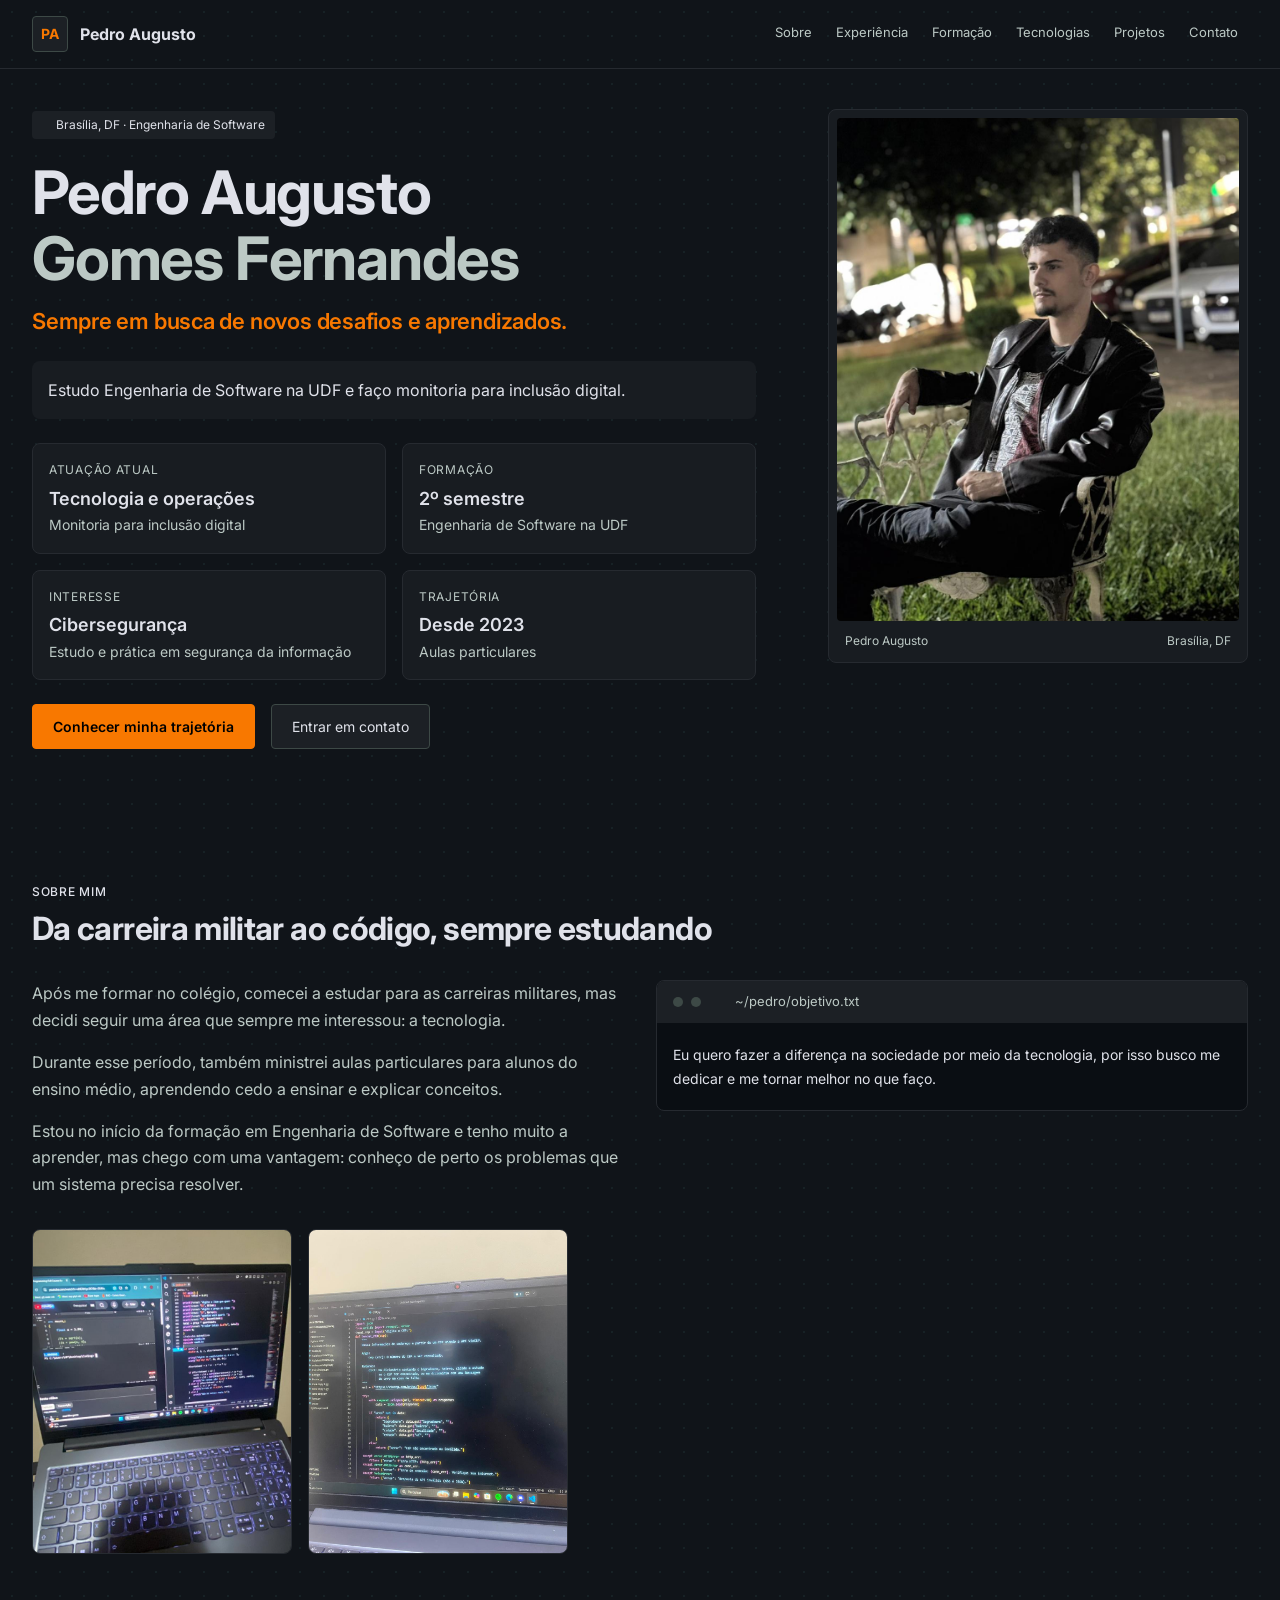
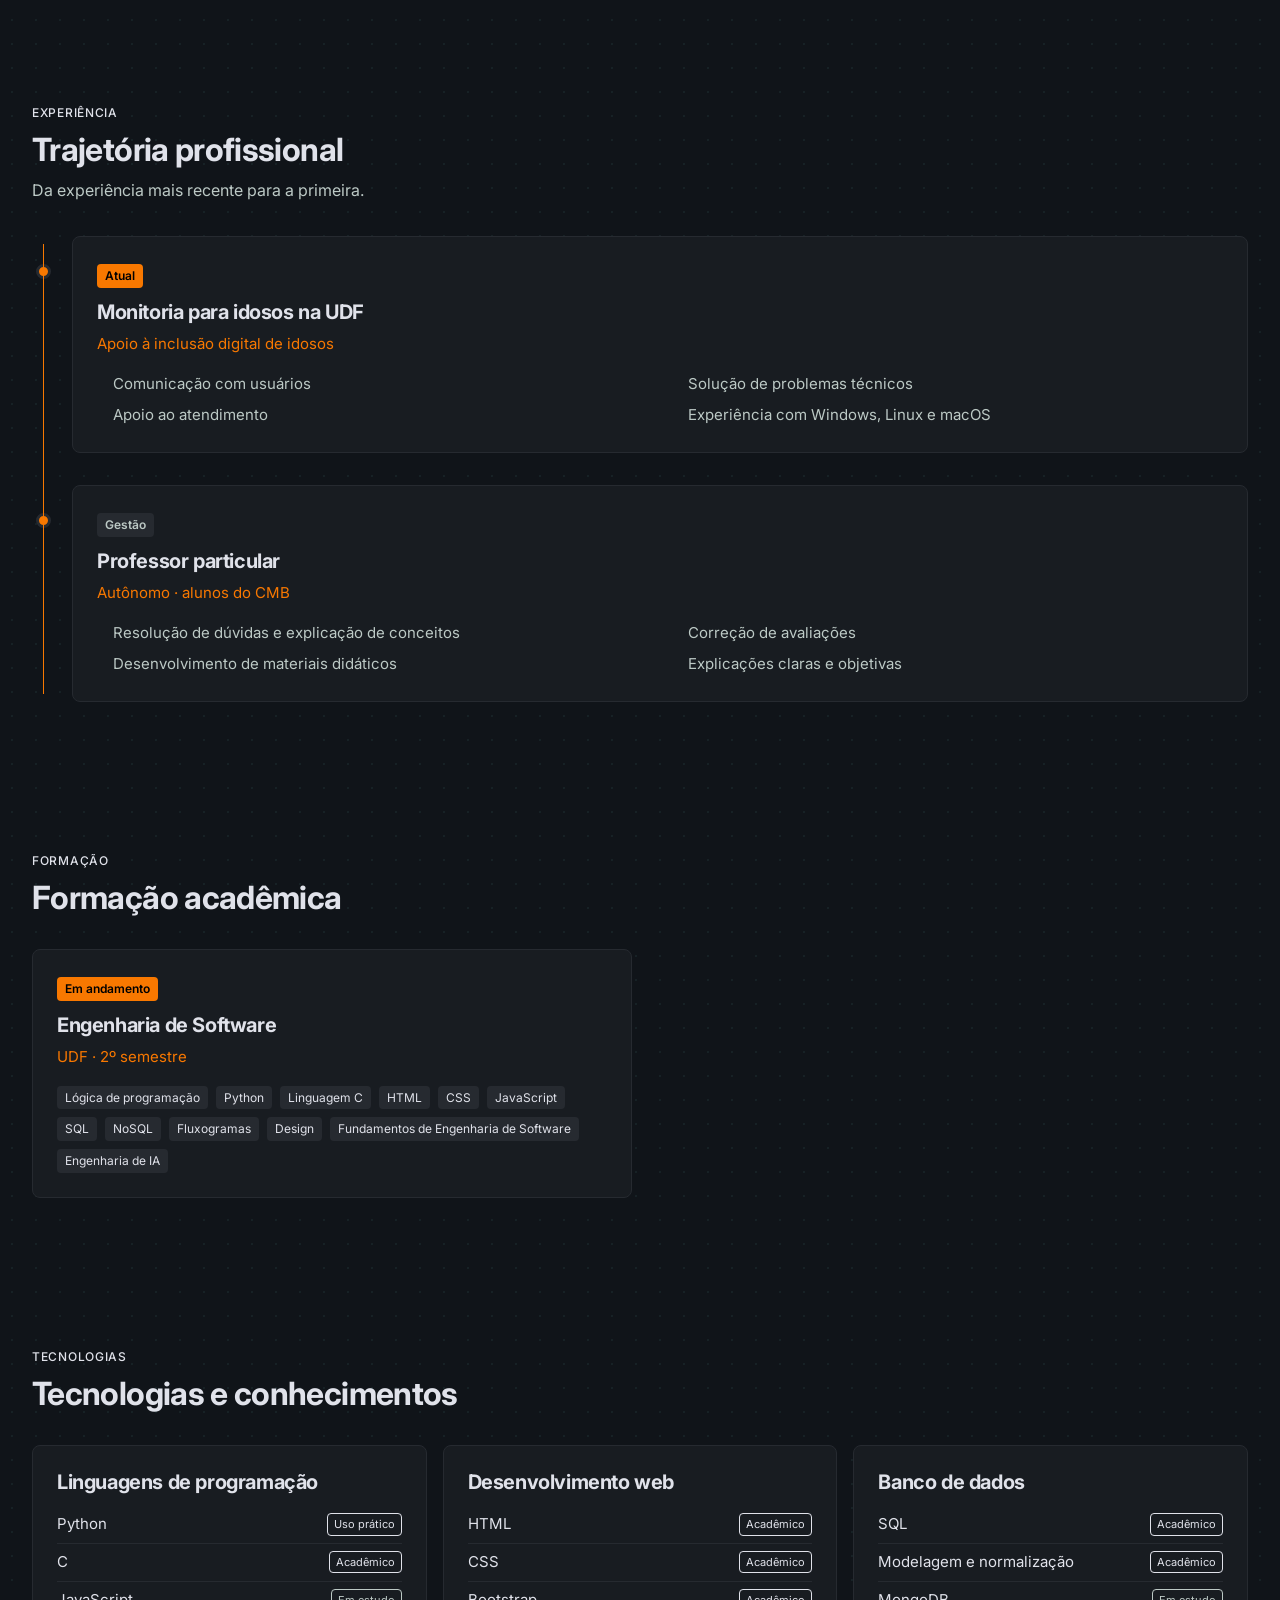
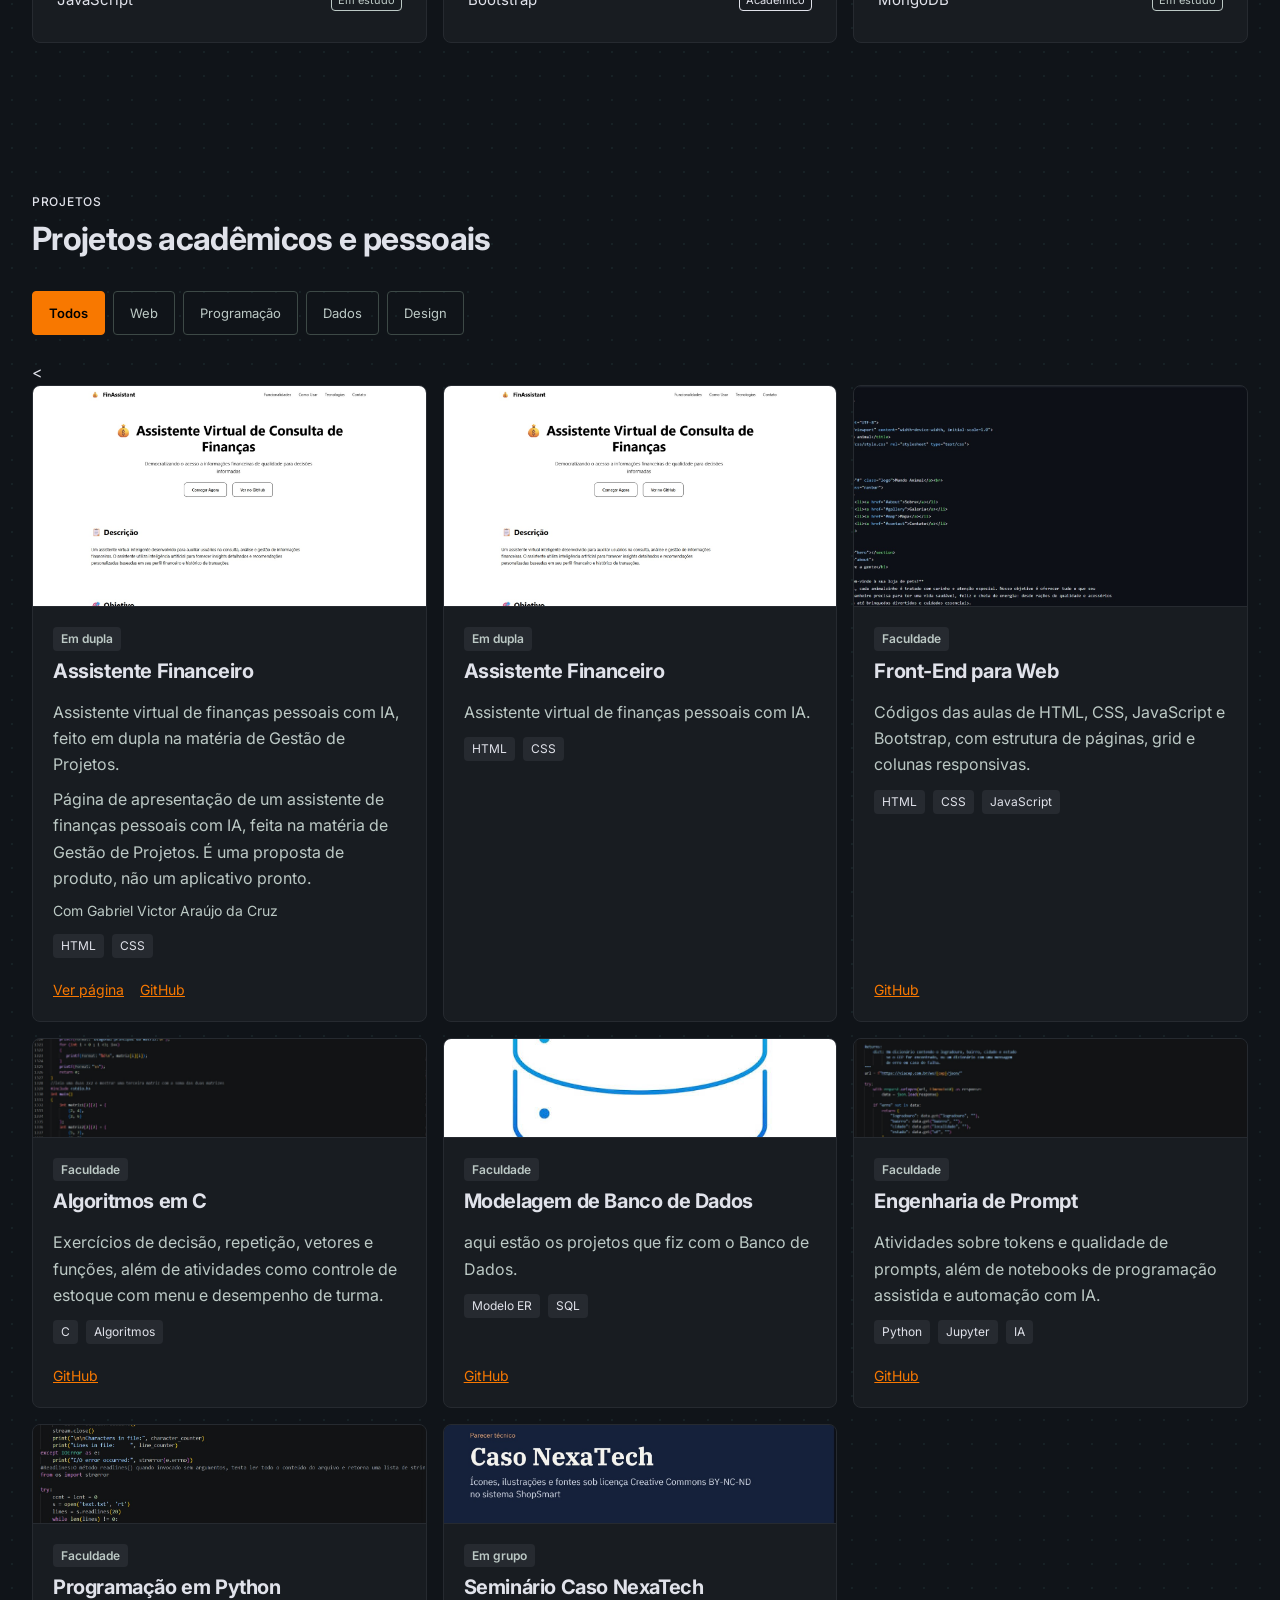
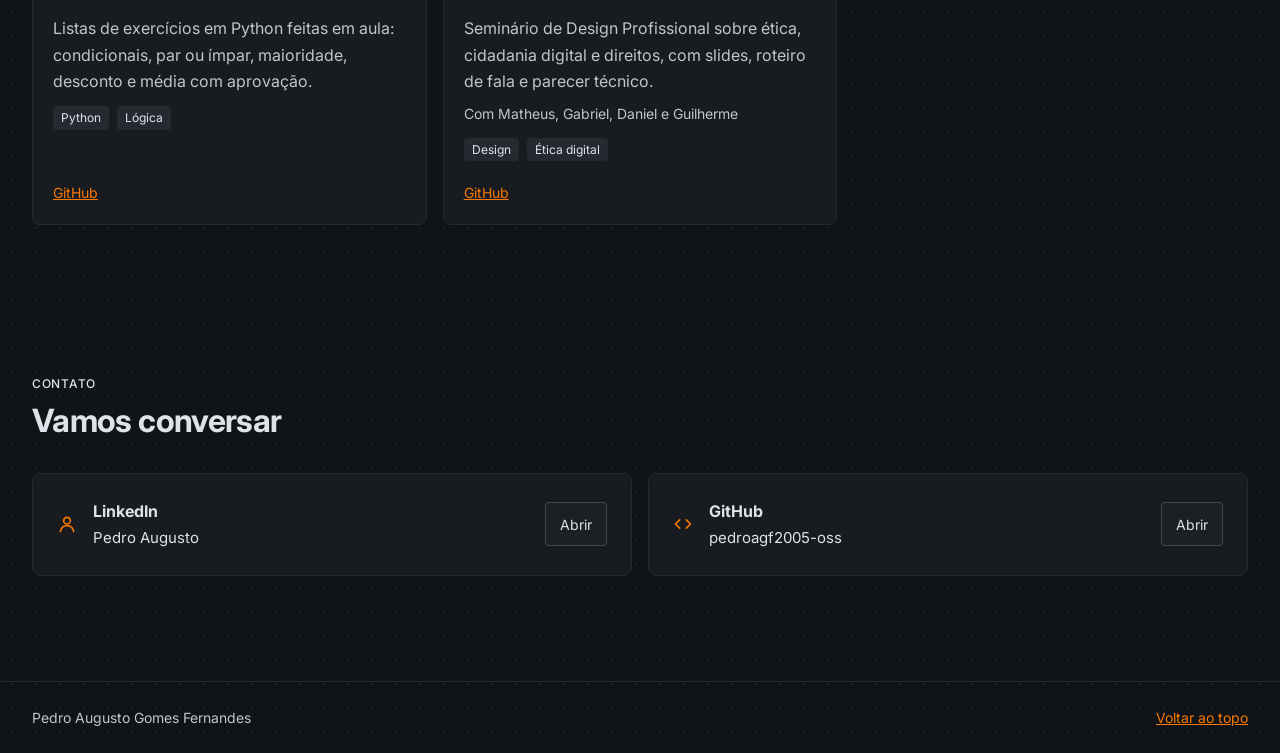
==== commit f4fd9c64: "todas as imagens foram movidas para a pasta assets/IMG, e os caminhos das imagens foram atualizados " ====
--- a/Index.html
+++ b/Index.html
@@ -210,8 +210,65 @@
           <div class="project-body"><span class="chip quiet">Em dupla</span><h3>Assistente Financeiro</h3><p>Assistente virtual de finanças pessoais com IA.</p><div class="subject-list"><span class="tag">HTML</span><span class="tag">CSS</span></div></div>
         </article>
         <article class="card project" data-category="web">
-          <img src="assets/IMG/Interface do site oktobeerfest.jpeg" width="800" height="500" loading="lazy" alt="Site Oktobeerfest.">
-          <div class="project-body"><span class="chip quiet">Sozinho</span><h3>Site Oktobeerfest</h3><p>Site com tema de Oktoberfest feito com Bootstrap.</p><div class="subject-list"><span class="tag">HTML</span><span class="tag">Bootstrap</span></div></div>
+          <img src="IMG/HTML.jpeg" width="800" height="450" loading="lazy" alt="Exemplos de código HTML, CSS e JavaScript lado a lado.">
+          <div class="project-body">
+            <span class="chip quiet">Faculdade</span>
+            <h3>Front-End para Web</h3>
+            <p>Códigos das aulas de HTML, CSS, JavaScript e Bootstrap, com estrutura de páginas, grid e colunas responsivas.</p>
+            <div class="subject-list"><span class="tag">HTML</span><span class="tag">CSS</span><span class="tag">JavaScript</span></div>
+            <div class="project-links"><a href="https://github.com/pedroagf2005-oss/Aula_HTML" target="_blank" rel="noopener">GitHub</a></div>
+          </div>
+        </article>
+        <article class="card project" data-category="code">
+          <img class="banner" src="IMG/C.jpeg" width="800" height="200" loading="lazy" alt="Símbolo da linguagem C.">
+          <div class="project-body">
+            <span class="chip quiet">Faculdade</span>
+            <h3>Algoritmos em C</h3>
+            <p>Exercícios de decisão, repetição, vetores e funções, além de atividades como controle de estoque com menu e desempenho de turma.</p>
+            <div class="subject-list"><span class="tag">C</span><span class="tag">Algoritmos</span></div>
+            <div class="project-links"><a href="https://github.com/pedroagf2005-oss/Linguagem_C" target="_blank" rel="noopener">GitHub</a></div>
+          </div>
+        </article>
+        <article class="card project" data-category="data">
+          <img class="banner" src="IMG/BD.jpg" width="800" height="200" loading="lazy" alt="Duas tabelas ligadas, símbolo de modelagem de dados.">
+          <div class="project-body">
+            <span class="chip quiet">Faculdade</span>
+            <h3>Modelagem de Banco de Dados</h3>
+            <p>aqui estão os projetos que fiz com o Banco de Dados.</p>
+            <div class="subject-list"><span class="tag">Modelo ER</span><span class="tag">SQL</span></div>
+            <div class="project-links"><a href="https://github.com/pedroagf2005-oss/Meus_Projetos/tree/main/projetosBD" target="_blank" rel="noopener">GitHub</a></div>
+          </div>
+        </article>
+        <article class="card project" data-category="ai">
+          <img class="banner" src="IMG/CEP.jpeg" width="800" height="200" loading="lazy" alt="Janela de terminal com um prompt.">
+          <div class="project-body">
+            <span class="chip quiet">Faculdade</span>
+            <h3>Engenharia de Prompt</h3>
+            <p>Atividades sobre tokens e qualidade de prompts, além de notebooks de programação assistida e automação com IA.</p>
+            <div class="subject-list"><span class="tag">Python</span><span class="tag">Jupyter</span><span class="tag">IA</span></div>
+            <div class="project-links"><a href="https://github.com/pedroagf2005-oss/engenharia_de_prompt_aplicacoes_ai" target="_blank" rel="noopener">GitHub</a></div>
+          </div>
+          </article>
+        <article class="card project" data-category="code">
+          <img class="banner" src="IMG/Python.jpeg" width="800" height="200" loading="lazy" alt="Símbolo de Python, dois quadrados arredondados.">
+          <div class="project-body">
+            <span class="chip quiet">Faculdade</span>
+            <h3>Programação em Python</h3>
+            <p>Listas de exercícios em Python feitas em aula: condicionais, par ou ímpar, maioridade, desconto e média com aprovação.</p>
+            <div class="subject-list"><span class="tag">Python</span><span class="tag">Lógica</span></div>
+            <div class="project-links"><a href="https://github.com/pedroagf2005-oss/Programa-o_Python" target="_blank" rel="noopener">GitHub</a></div>
+          </div>
+        </article>
+        <article class="card project" data-category="design">
+          <img class="banner" src="IMG/NextaTech.jpeg" width="800" height="200" loading="lazy" alt="Tela de apresentação com um gráfico crescente.">
+          <div class="project-body">
+            <span class="chip quiet">Em grupo</span>
+            <h3>Seminário Caso NexaTech</h3>
+            <p>Seminário de Design Profissional sobre ética, cidadania digital e direitos, com slides, roteiro de fala e parecer técnico.</p>
+            <p class="credit">Com Matheus, Gabriel, Daniel e Guilherme</p>
+            <div class="subject-list"><span class="tag">Design</span><span class="tag">Ética digital</span></div>
+            <div class="project-links"><a href="https://github.com/pedroagf2005-oss/Projeto_Design_Profissional/blob/main/projeto/Seminario%20-%20Caso%20NexaTech.pdf" target="_blank" rel="noopener">GitHub</a></div>
+          </div>
         </article>
       </div>
     </section>
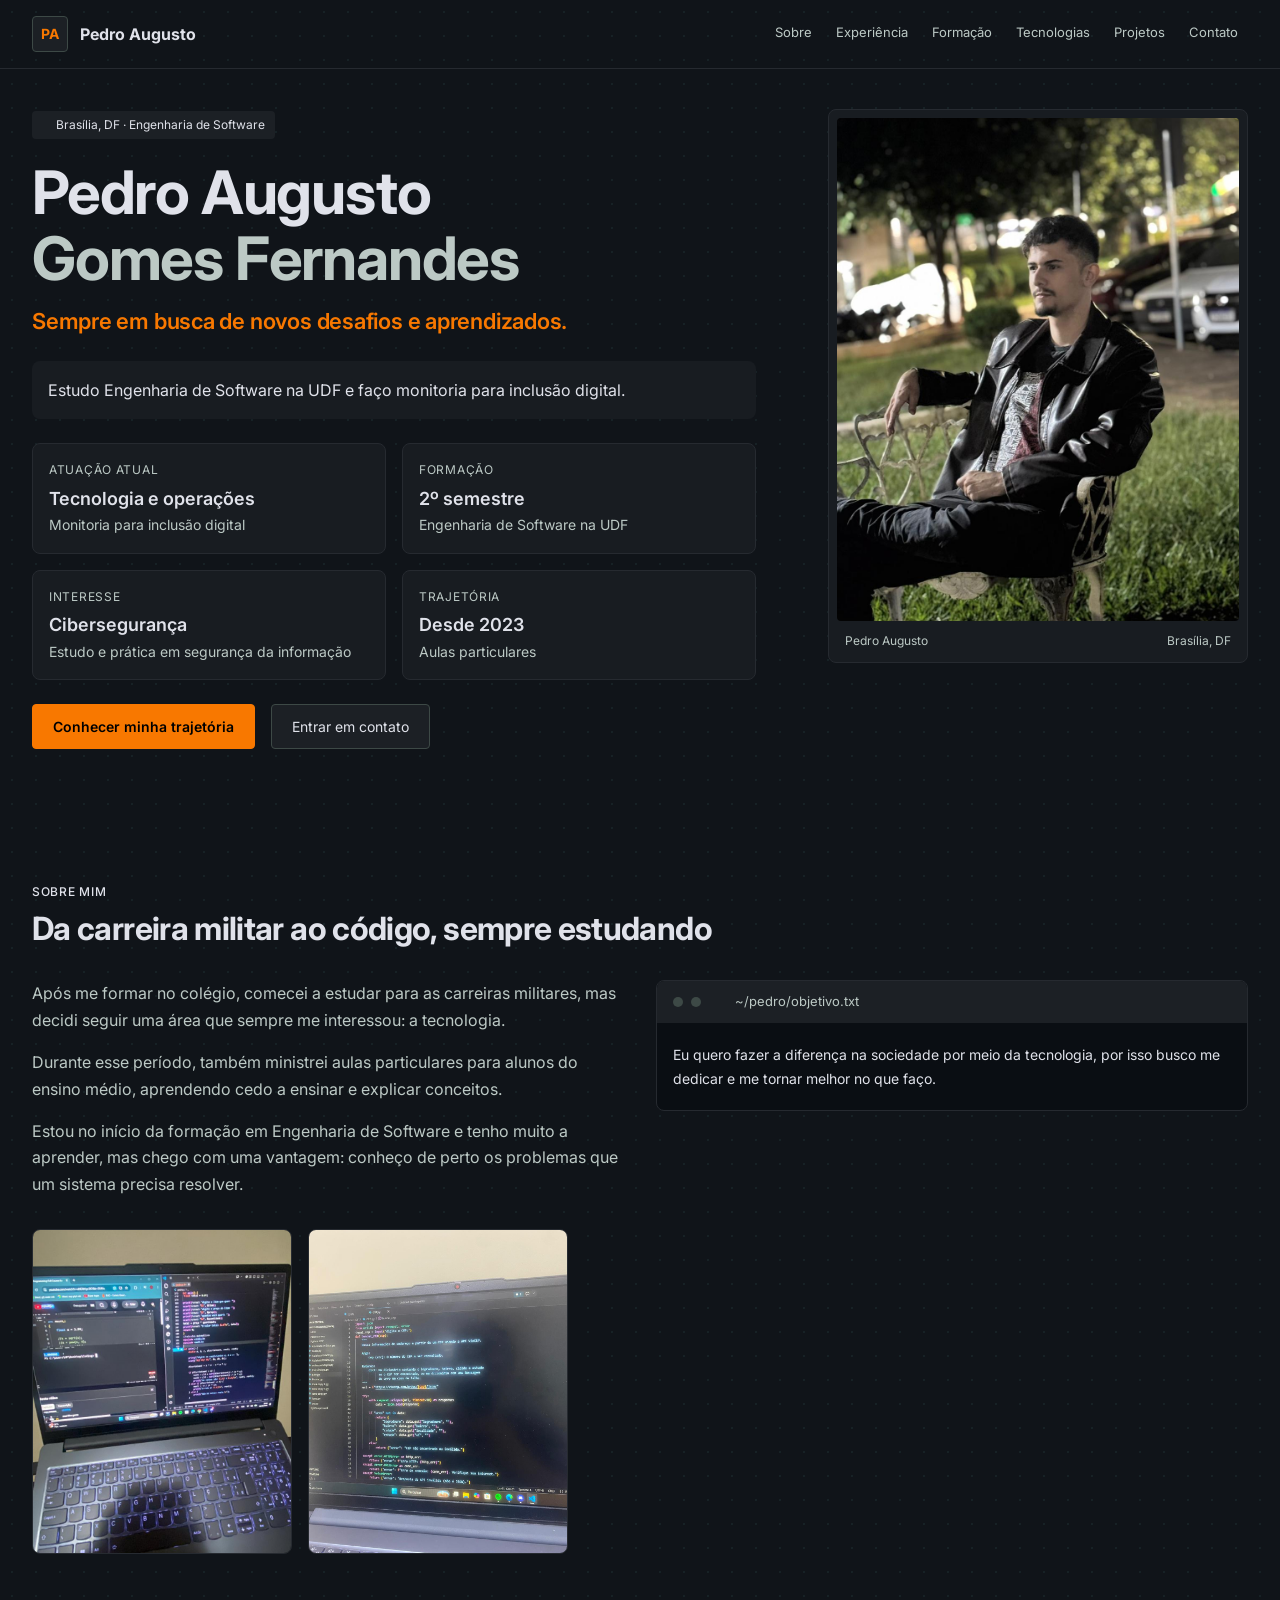
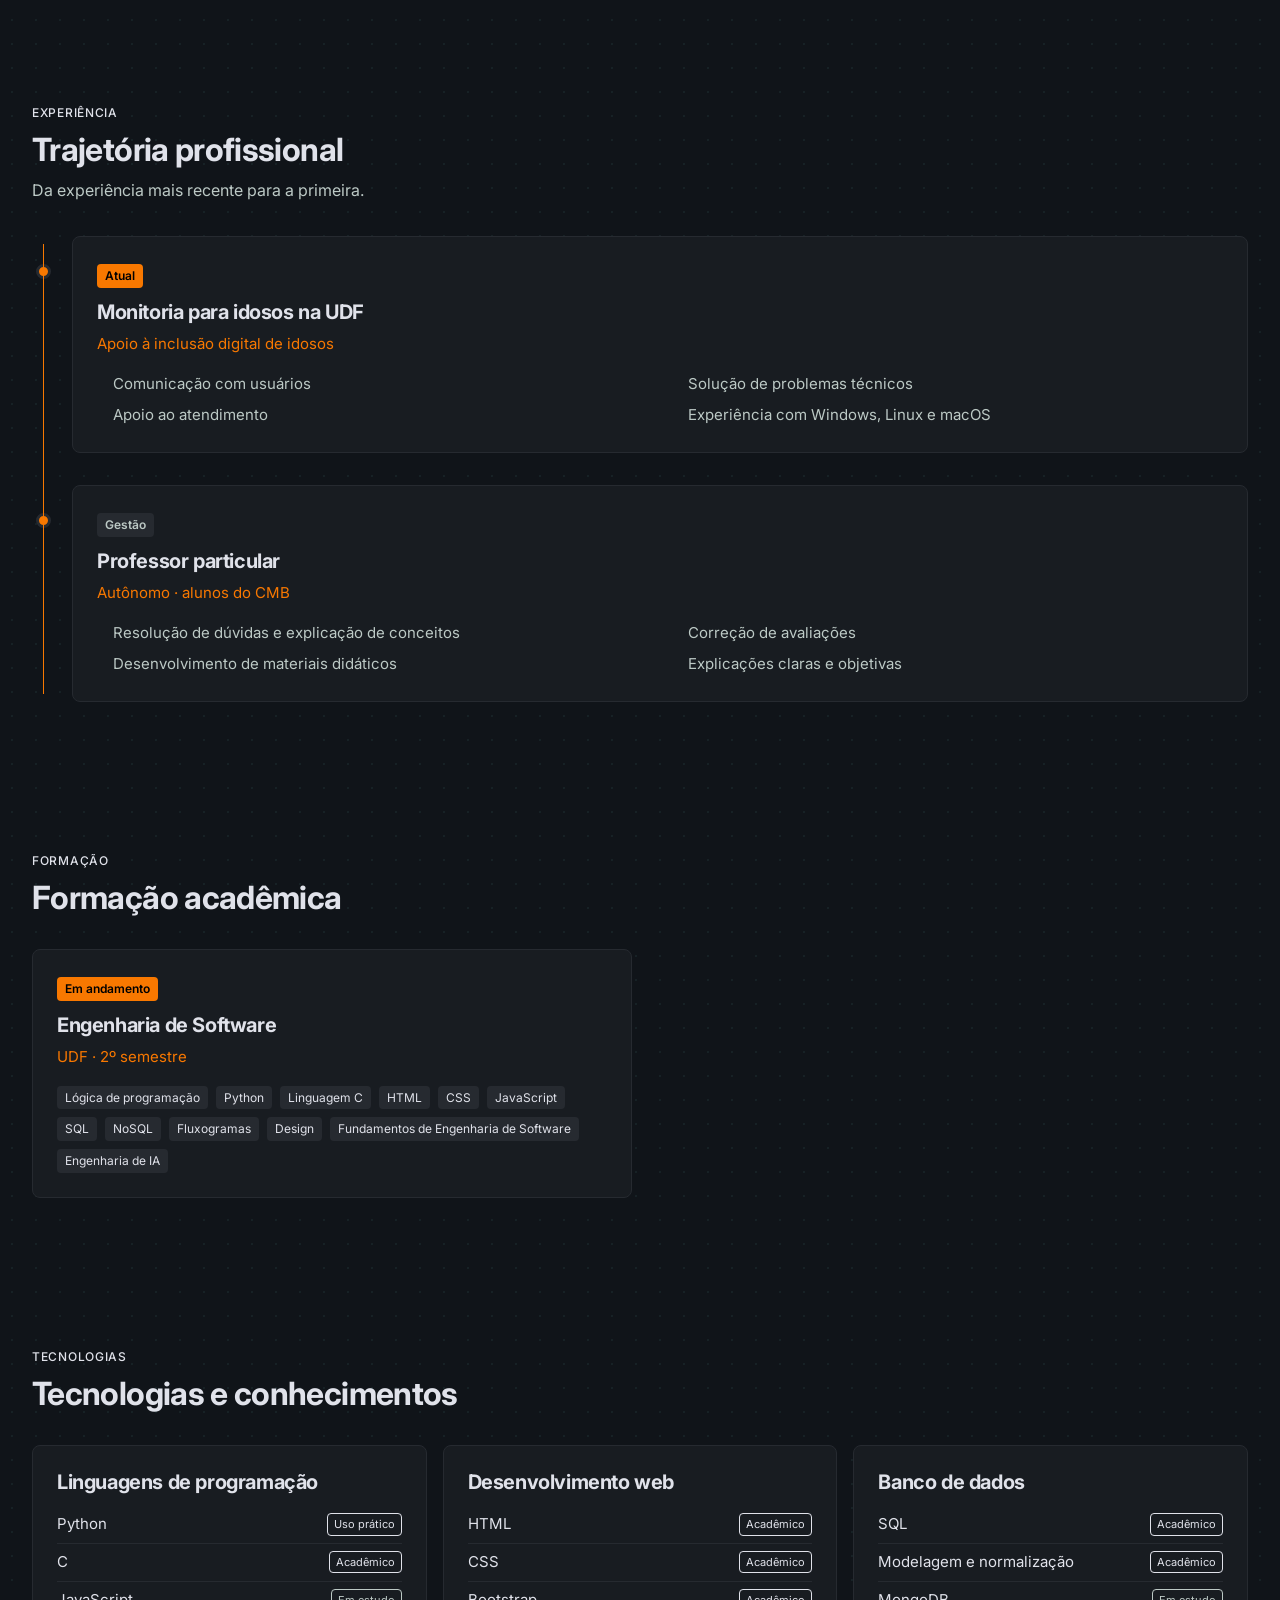
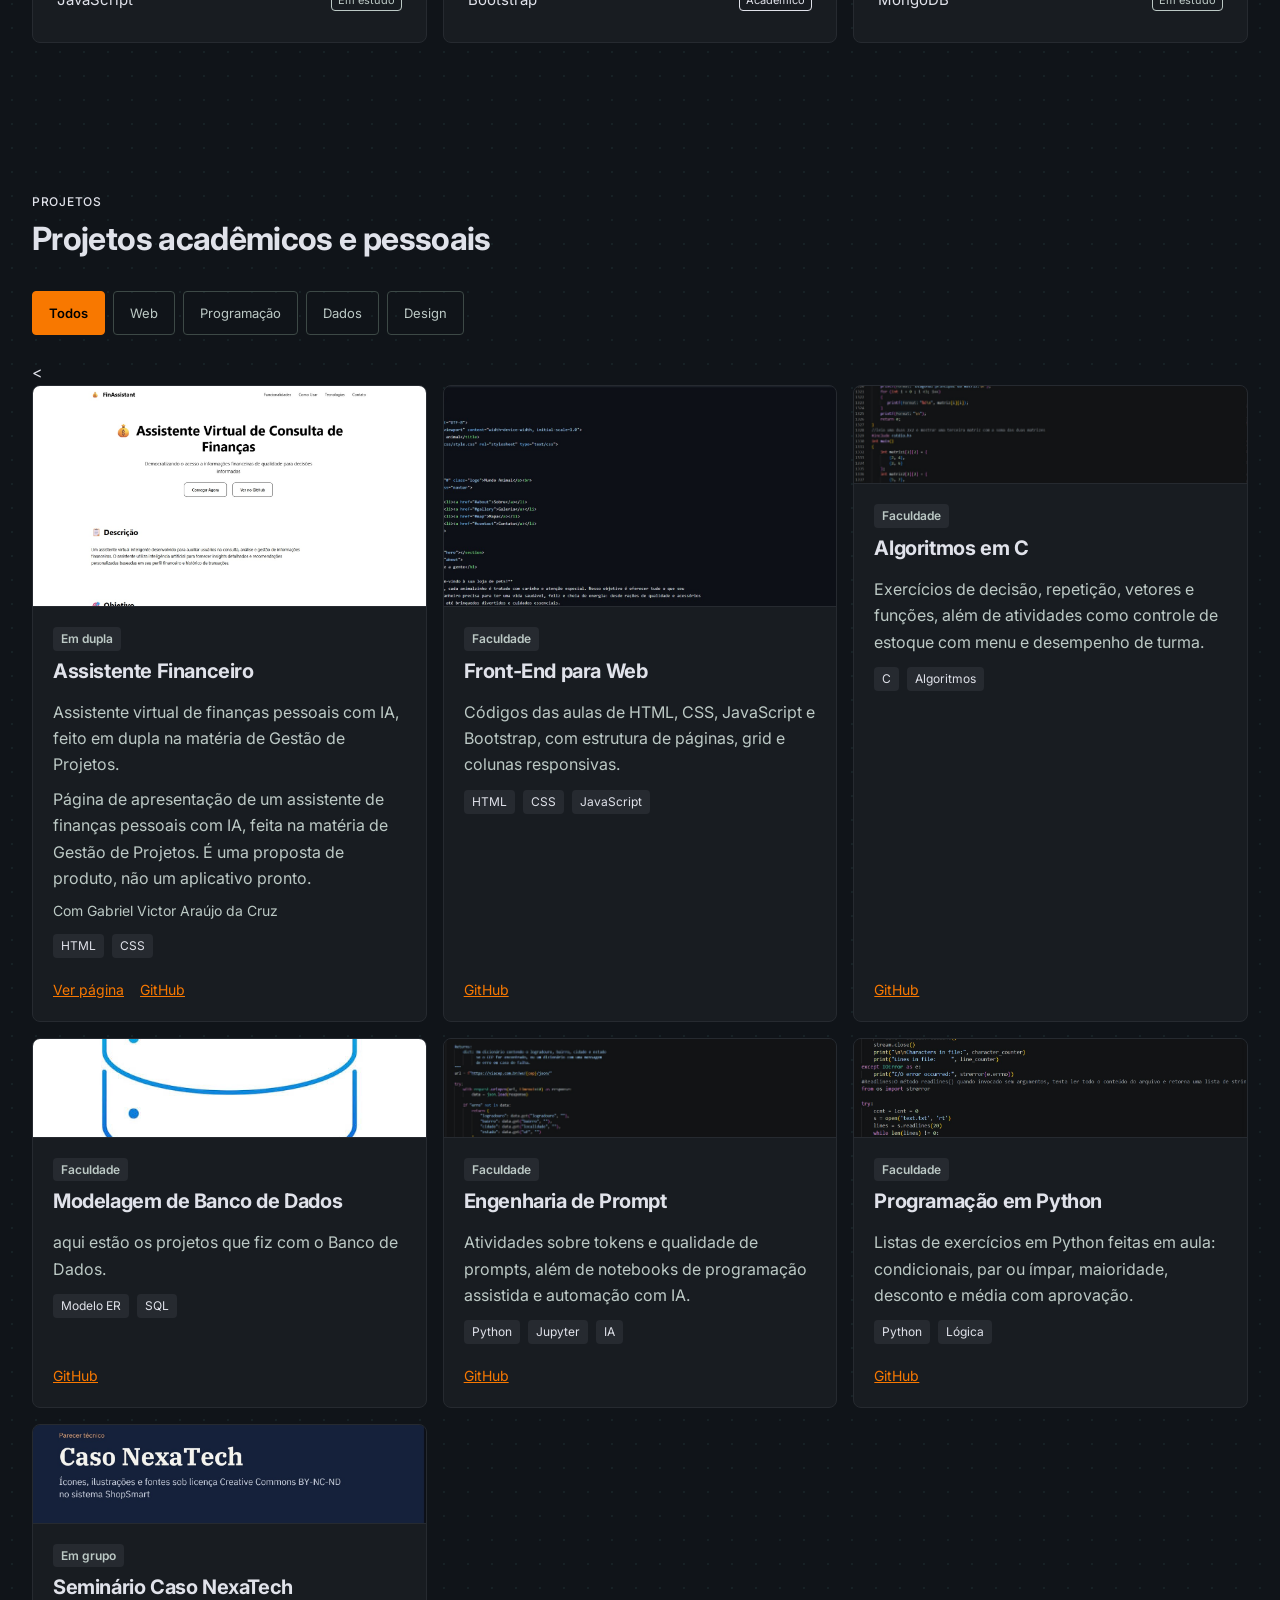
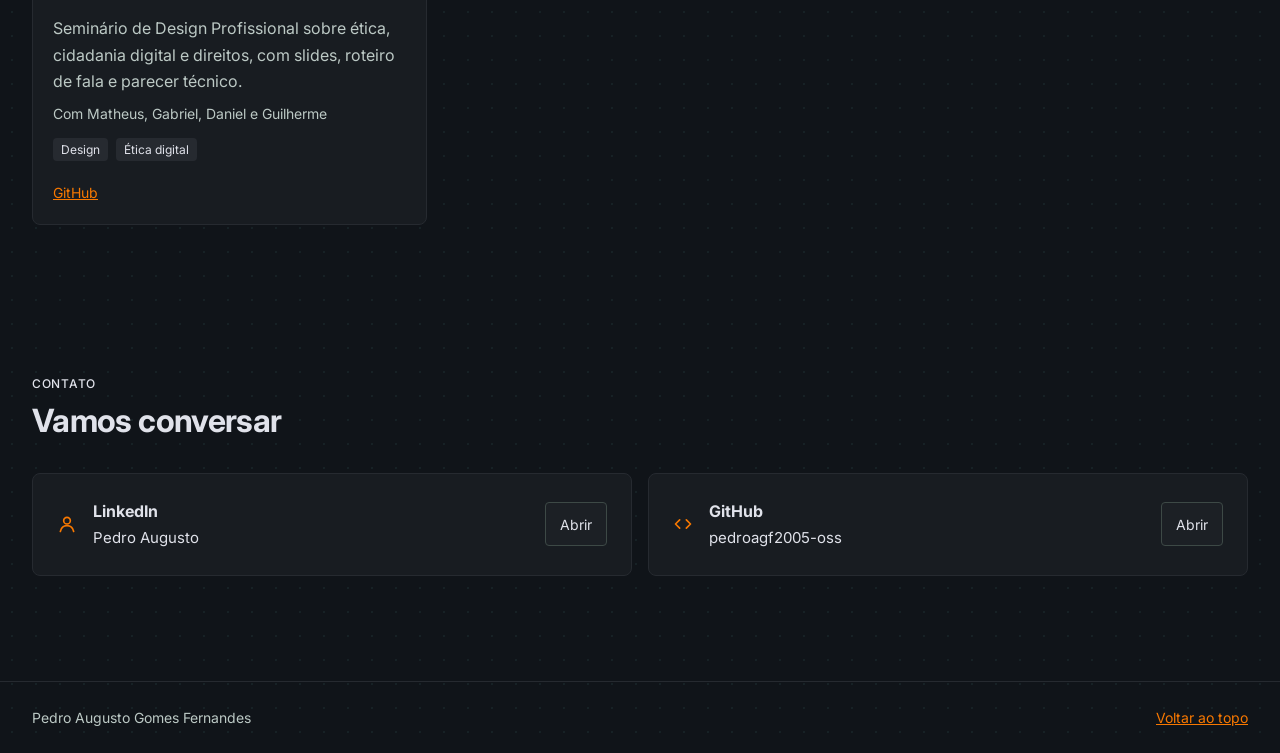
==== commit 6dac6cbc: "modified:   Index.html" ====
--- a/Index.html
+++ b/Index.html
@@ -206,11 +206,7 @@
           </div>
         </article>
         <article class="card project" data-category="web">
-          <img src="assets/IMG/Financias.jpeg" width="800" height="500" loading="lazy" alt="Assistente Virtual de Consulta de Finanças.">
-          <div class="project-body"><span class="chip quiet">Em dupla</span><h3>Assistente Financeiro</h3><p>Assistente virtual de finanças pessoais com IA.</p><div class="subject-list"><span class="tag">HTML</span><span class="tag">CSS</span></div></div>
-        </article>
-        <article class="card project" data-category="web">
-          <img src="IMG/HTML.jpeg" width="800" height="450" loading="lazy" alt="Exemplos de código HTML, CSS e JavaScript lado a lado.">
+          <img src="assets/IMG/HTML.jpeg" width="800" height="450" loading="lazy" alt="Exemplos de código HTML, CSS e JavaScript lado a lado.">
           <div class="project-body">
             <span class="chip quiet">Faculdade</span>
             <h3>Front-End para Web</h3>
@@ -230,7 +226,7 @@
           </div>
         </article>
         <article class="card project" data-category="data">
-          <img class="banner" src="IMG/BD.jpg" width="800" height="200" loading="lazy" alt="Duas tabelas ligadas, símbolo de modelagem de dados.">
+          <img class="banner" src="assets/IMG/BD.jpg" width="800" height="200" loading="lazy" alt="Duas tabelas ligadas, símbolo de modelagem de dados.">
           <div class="project-body">
             <span class="chip quiet">Faculdade</span>
             <h3>Modelagem de Banco de Dados</h3>
@@ -240,7 +236,7 @@
           </div>
         </article>
         <article class="card project" data-category="ai">
-          <img class="banner" src="IMG/CEP.jpeg" width="800" height="200" loading="lazy" alt="Janela de terminal com um prompt.">
+          <img class="banner" src="assets/IMG/CEP.jpeg" width="800" height="200" loading="lazy" alt="Janela de terminal com um prompt.">
           <div class="project-body">
             <span class="chip quiet">Faculdade</span>
             <h3>Engenharia de Prompt</h3>
@@ -250,7 +246,7 @@
           </div>
           </article>
         <article class="card project" data-category="code">
-          <img class="banner" src="IMG/Python.jpeg" width="800" height="200" loading="lazy" alt="Símbolo de Python, dois quadrados arredondados.">
+          <img class="banner" src="assets/IMG/Python.jpeg" width="800" height="200" loading="lazy" alt="Símbolo de Python, dois quadrados arredondados.">
           <div class="project-body">
             <span class="chip quiet">Faculdade</span>
             <h3>Programação em Python</h3>
@@ -260,7 +256,7 @@
           </div>
         </article>
         <article class="card project" data-category="design">
-          <img class="banner" src="IMG/NextaTech.jpeg" width="800" height="200" loading="lazy" alt="Tela de apresentação com um gráfico crescente.">
+          <img class="banner" src="assets/IMG/NextaTech.jpeg" width="800" height="200" loading="lazy" alt="Tela de apresentação com um gráfico crescente.">
           <div class="project-body">
             <span class="chip quiet">Em grupo</span>
             <h3>Seminário Caso NexaTech</h3>
